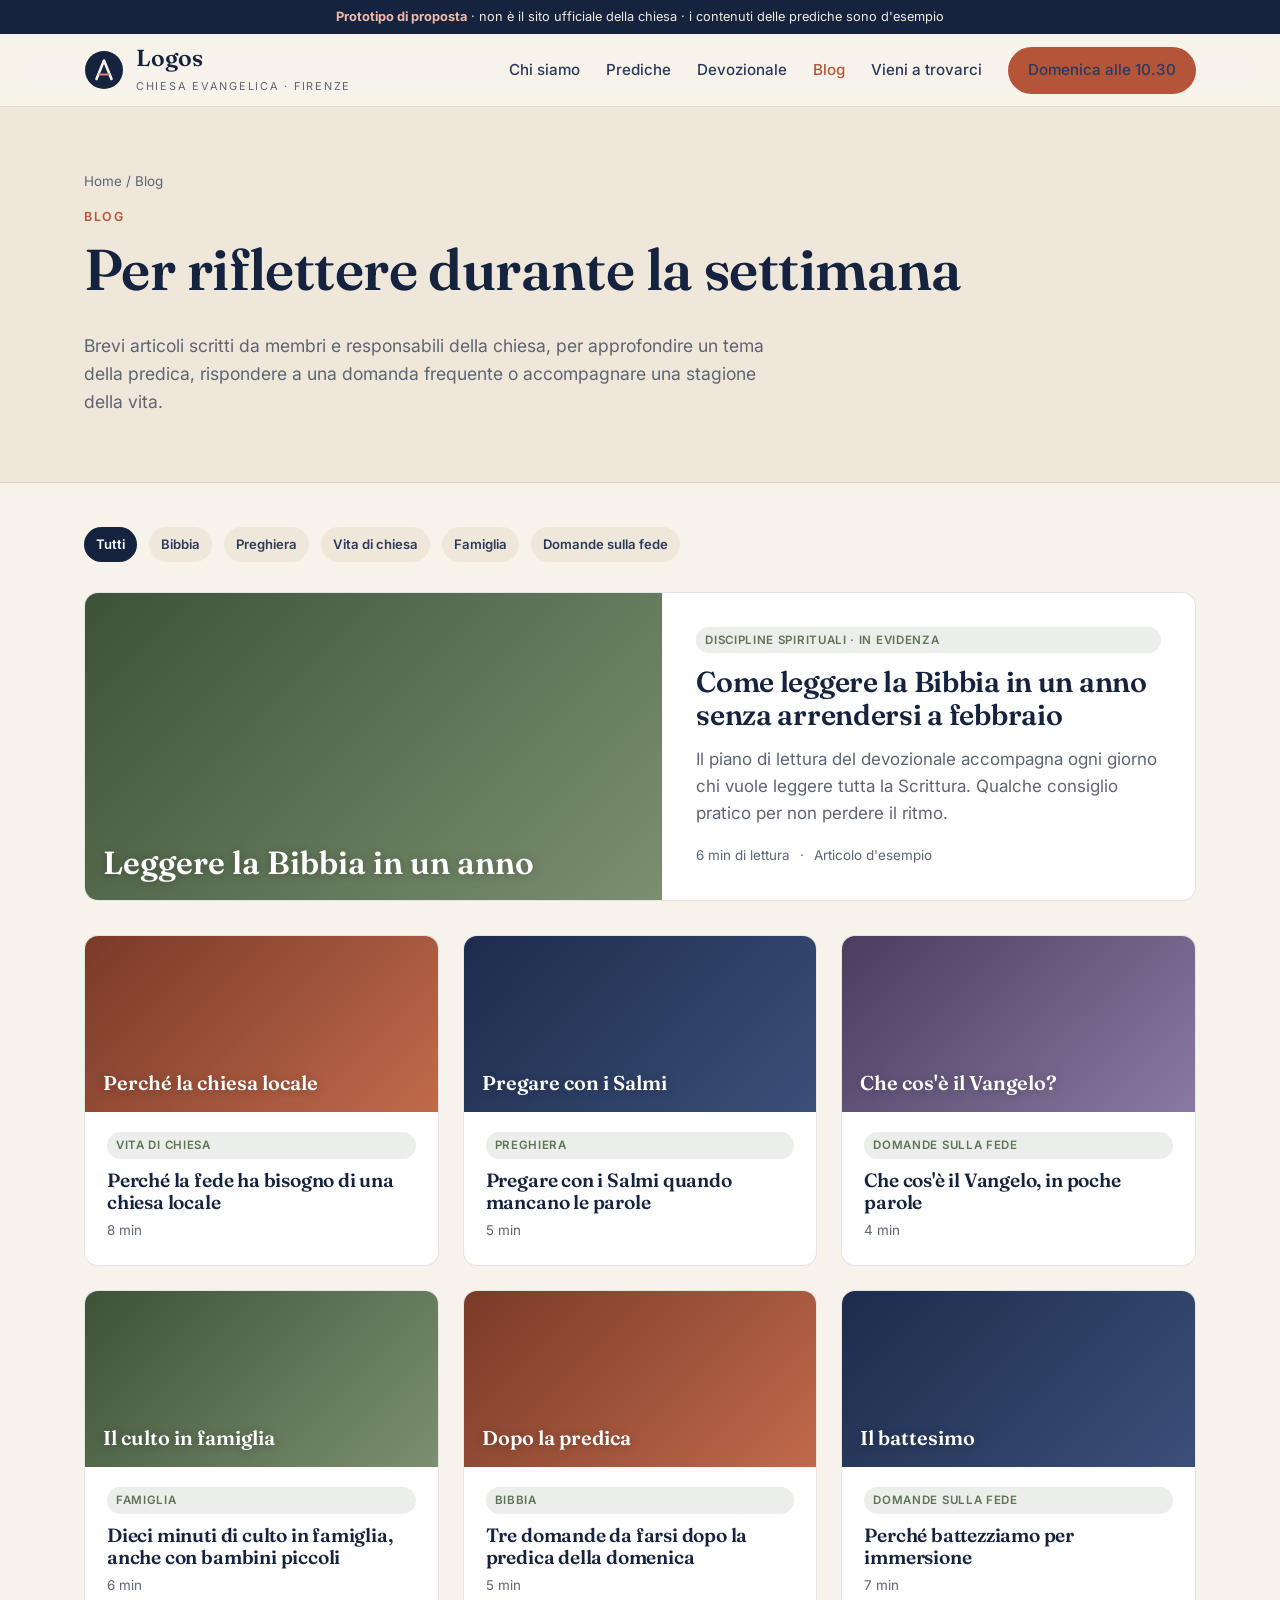
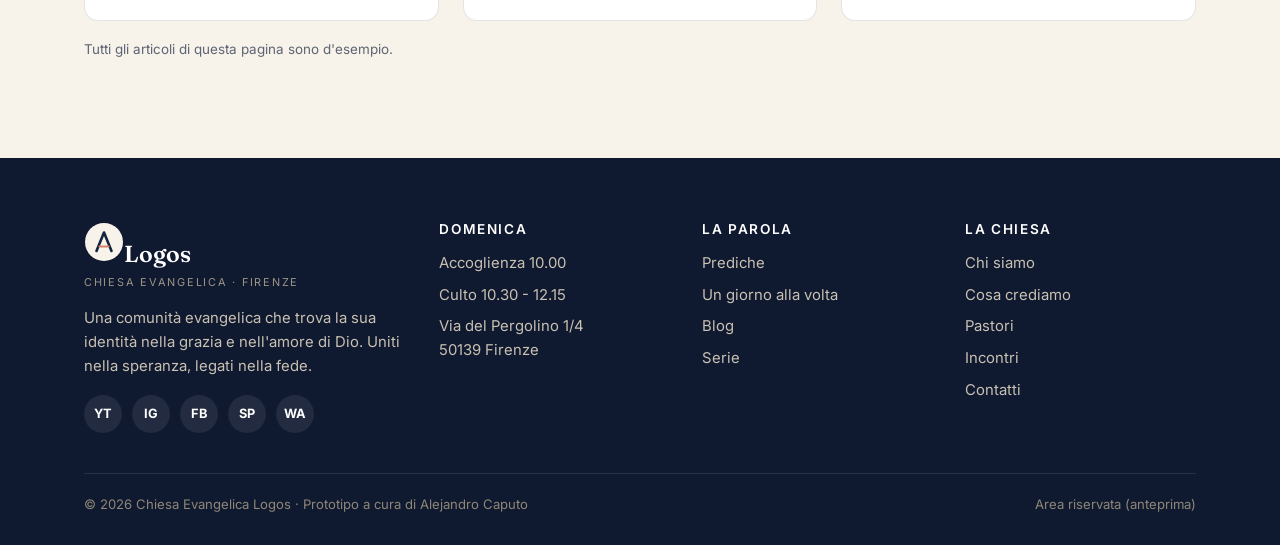
==== blog.html @ 2c14f899 "Prototipo sito Chiesa Evangelica Logos Co-Authored-By: Claude Opus 5.5 <noreply@anthropic.com>" ====
<!doctype html>
<html lang="it">
<head>
<meta charset="utf-8">
<meta name="viewport" content="width=device-width,initial-scale=1">
<meta name="robots" content="noindex,nofollow">
<title>Blog · Chiesa Evangelica Logos Firenze</title>
<meta name="description" content="Articoli della Chiesa Evangelica Logos di Firenze per crescere nella fede durante la settimana: Bibbia, preghiera, vita di chiesa, famiglia.">
<link rel="preconnect" href="https://fonts.googleapis.com"><link rel="preconnect" href="https://fonts.gstatic.com" crossorigin>
<link href="https://fonts.googleapis.com/css2?family=Fraunces:opsz,wght@9..144,500;9..144,600&family=Inter:wght@400;500;600;700&display=swap" rel="stylesheet">
<link rel="stylesheet" href="assets/style.css">
</head>
<body data-page="blog">

<div class="phead"><div class="wrap">
  <div class="crumbs"><a href="index.html">Home</a> / Blog</div>
  <span class="eyebrow">Blog</span>
  <h1>Per riflettere durante la settimana</h1>
  <p>Brevi articoli scritti da membri e responsabili della chiesa, per approfondire un tema della predica, rispondere a una domanda frequente o accompagnare una stagione della vita.</p>
</div></div>

<section style="padding-top:44px">
  <div class="wrap">
    <div class="filters"><span class="chip" style="background:var(--ink);color:#fff">Tutti</span><span class="chip">Bibbia</span><span class="chip">Preghiera</span><span class="chip">Vita di chiesa</span><span class="chip">Famiglia</span><span class="chip">Domande sulla fede</span></div>

    <a class="card" href="#" style="flex-direction:row;margin-bottom:34px">
      <div class="thumb t3" style="width:52%;aspect-ratio:auto;min-height:300px"><span class="ttl" style="font-size:2rem">Leggere la Bibbia in un anno</span></div>
      <div class="body" style="padding:34px;justify-content:center"><span class="tag">Discipline spirituali · In evidenza</span><h2 style="font-size:1.8rem;margin-top:12px">Come leggere la Bibbia in un anno senza arrendersi a febbraio</h2><p class="muted">Il piano di lettura del devozionale accompagna ogni giorno chi vuole leggere tutta la Scrittura. Qualche consiglio pratico per non perdere il ritmo.</p><span class="meta"><span>6 min di lettura</span><span>·</span><span>Articolo d'esempio</span></span></div>
    </a>

    <div class="grid g3">
      <a class="card" href="#"><div class="thumb t2" style="aspect-ratio:16/8"><span class="ttl">Perché la chiesa locale</span></div><div class="body"><span class="tag">Vita di chiesa</span><h3 style="margin-top:10px">Perché la fede ha bisogno di una chiesa locale</h3><span class="meta"><span>8 min</span></span></div></a>
      <a class="card" href="#"><div class="thumb" style="aspect-ratio:16/8"><span class="ttl">Pregare con i Salmi</span></div><div class="body"><span class="tag">Preghiera</span><h3 style="margin-top:10px">Pregare con i Salmi quando mancano le parole</h3><span class="meta"><span>5 min</span></span></div></a>
      <a class="card" href="#"><div class="thumb t4" style="aspect-ratio:16/8"><span class="ttl">Che cos'è il Vangelo?</span></div><div class="body"><span class="tag">Domande sulla fede</span><h3 style="margin-top:10px">Che cos'è il Vangelo, in poche parole</h3><span class="meta"><span>4 min</span></span></div></a>
      <a class="card" href="#"><div class="thumb t3" style="aspect-ratio:16/8"><span class="ttl">Il culto in famiglia</span></div><div class="body"><span class="tag">Famiglia</span><h3 style="margin-top:10px">Dieci minuti di culto in famiglia, anche con bambini piccoli</h3><span class="meta"><span>6 min</span></span></div></a>
      <a class="card" href="#"><div class="thumb t2" style="aspect-ratio:16/8"><span class="ttl">Dopo la predica</span></div><div class="body"><span class="tag">Bibbia</span><h3 style="margin-top:10px">Tre domande da farsi dopo la predica della domenica</h3><span class="meta"><span>5 min</span></span></div></a>
      <a class="card" href="#"><div class="thumb" style="aspect-ratio:16/8"><span class="ttl">Il battesimo</span></div><div class="body"><span class="tag">Domande sulla fede</span><h3 style="margin-top:10px">Perché battezziamo per immersione</h3><span class="meta"><span>7 min</span></span></div></a>
    </div>
    <p class="meta" style="margin-top:18px">Tutti gli articoli di questa pagina sono d'esempio.</p>
  </div>
</section>

<script src="assets/main.js"></script>
</body>
</html>
---- assets/style.css ----
/* Chiesa Evangelica Logos · prototipo di proposta */
:root{
  --ink:#16233F; --ink-2:#2B3A5C; --paper:#F7F3EA; --paper-2:#EFE8DA; --stone:#E2D8C6;
  --terra:#B4553A; --terra-2:#93412B; --sage:#5F7356; --text:#1F2330; --muted:#5E6474;
  --white:#FFFFFF; --line:rgba(22,35,63,.12);
  --serif:"Fraunces", Georgia, serif; --sans:"Inter", system-ui, -apple-system, Segoe UI, sans-serif;
  --r:14px; --max:1160px;
}
*{box-sizing:border-box}
html{scroll-behavior:smooth}
body{margin:0;background:var(--paper);color:var(--text);font-family:var(--sans);font-size:17px;line-height:1.6;-webkit-font-smoothing:antialiased}
img{max-width:100%;display:block}
a{color:inherit}
.wrap{max-width:var(--max);margin:0 auto;padding:0 24px}
h1,h2,h3,h4{font-family:var(--serif);color:var(--ink);line-height:1.15;margin:0 0 .5em;font-weight:600;letter-spacing:-.01em}
h1{font-size:clamp(2.2rem,5vw,3.6rem)}
h2{font-size:clamp(1.7rem,3.2vw,2.4rem)}
h3{font-size:1.3rem}
p{margin:0 0 1em}
.eyebrow{font-family:var(--sans);font-size:.78rem;letter-spacing:.14em;text-transform:uppercase;color:var(--terra);font-weight:600;margin-bottom:.8em;display:block}
.muted{color:var(--muted)}

/* banner prototipo */
.proto{background:var(--ink);color:#F1E9DA;font-size:.8rem;text-align:center;padding:7px 16px}
.proto b{color:#F2B9A6}

/* header */
.site-head{position:sticky;top:0;z-index:20;background:rgba(247,243,234,.92);backdrop-filter:blur(8px);border-bottom:1px solid var(--line)}
.site-head .wrap{display:flex;align-items:center;justify-content:space-between;height:72px;gap:20px}
.brand{display:flex;align-items:center;gap:12px;text-decoration:none}
.brand svg{width:40px;height:40px;flex:none}
.brand .name{font-family:var(--serif);font-size:1.45rem;font-weight:600;color:var(--ink);line-height:1}
.brand .sub{display:block;font-family:var(--sans);font-size:.68rem;letter-spacing:.16em;text-transform:uppercase;color:var(--muted);margin-top:4px}
.nav{display:flex;align-items:center;gap:26px}
.nav a{text-decoration:none;font-size:.95rem;font-weight:500;color:var(--ink-2)}
.nav a:hover,.nav a.on{color:var(--terra)}
.btn{display:inline-flex;align-items:center;gap:8px;background:var(--terra);color:#fff;text-decoration:none;padding:11px 20px;border-radius:999px;font-weight:600;font-size:.95rem;border:0;cursor:pointer;font-family:var(--sans)}
.btn:hover{background:var(--terra-2)}
.btn.ghost{background:transparent;color:var(--ink);box-shadow:inset 0 0 0 1.5px var(--ink)}
.btn.ghost:hover{background:var(--ink);color:#fff}
.btn.light{background:#fff;color:var(--ink)}
.menu-btn{display:none;background:none;border:0;font-size:1.6rem;color:var(--ink);cursor:pointer}

/* hero */
.hero{position:relative;overflow:hidden;background:var(--ink);color:#F4EEE3}
.hero .wrap{position:relative;z-index:2;padding:96px 24px 120px;display:grid;grid-template-columns:1.25fr .9fr;gap:48px;align-items:end}
.hero h1{color:#fff}
.hero p.lead{font-size:1.2rem;color:#DCD3C3;max-width:34em}
.hero .actions{display:flex;gap:12px;flex-wrap:wrap;margin-top:28px}
.hero .btn.ghost{color:#fff;box-shadow:inset 0 0 0 1.5px rgba(255,255,255,.6)}
.hero .btn.ghost:hover{background:#fff;color:var(--ink)}
.hero-art{position:absolute;inset:auto 0 0 0;z-index:1;opacity:.9}
.times{background:rgba(255,255,255,.07);border:1px solid rgba(255,255,255,.14);border-radius:var(--r);padding:24px 26px}
.times h3{color:#fff;font-size:1.1rem;margin-bottom:14px}
.times dl{display:grid;grid-template-columns:auto 1fr;gap:8px 18px;margin:0;font-size:.96rem}
.times dt{color:#F2B9A6;font-weight:600}
.times dd{margin:0;color:#E9E1D2}

/* sections */
section{padding:84px 0}
.sec-head{display:flex;justify-content:space-between;align-items:end;gap:20px;margin-bottom:34px;flex-wrap:wrap}
.sec-head p{max-width:36em;margin:0}
.link-more{color:var(--terra);font-weight:600;text-decoration:none;white-space:nowrap}
.alt{background:var(--paper-2)}
.dark{background:var(--ink);color:#EAE2D3}
.dark h2,.dark h3{color:#fff}

.grid{display:grid;gap:24px}
.g3{grid-template-columns:repeat(3,1fr)}
.g2{grid-template-columns:repeat(2,1fr)}
.g4{grid-template-columns:repeat(4,1fr)}
.card{background:var(--white);border-radius:var(--r);border:1px solid var(--line);overflow:hidden;display:flex;flex-direction:column;text-decoration:none;transition:transform .15s, box-shadow .15s}
a.card:hover{transform:translateY(-3px);box-shadow:0 14px 30px -18px rgba(22,35,63,.45)}
.card .body{padding:20px 22px 24px;flex:1;display:flex;flex-direction:column}
.card h3{font-size:1.2rem;margin-bottom:.35em}
.meta{font-size:.84rem;color:var(--muted);display:flex;gap:10px;flex-wrap:wrap}
.tag{display:inline-block;font-size:.72rem;font-weight:600;letter-spacing:.06em;text-transform:uppercase;color:var(--sage);background:rgba(95,115,86,.12);padding:4px 9px;border-radius:999px}
.tag.terra{color:var(--terra);background:rgba(180,85,58,.12)}

/* thumbnails */
.thumb{aspect-ratio:16/9;position:relative;display:flex;align-items:flex-end;padding:18px;color:#fff;background:linear-gradient(135deg,#1d2c4d,#3b4f78)}
.thumb.t2{background:linear-gradient(135deg,#7a3a28,#c06a4c)}
.thumb.t3{background:linear-gradient(135deg,#3e5238,#7c9070)}
.thumb.t4{background:linear-gradient(135deg,#4a3d5e,#8a7aa3)}
.thumb .ttl{font-family:var(--serif);font-size:1.25rem;font-weight:600;line-height:1.15;max-width:80%;text-shadow:0 1px 8px rgba(0,0,0,.25)}
.thumb .play{position:absolute;top:50%;left:50%;transform:translate(-50%,-50%);width:58px;height:58px;border-radius:50%;background:rgba(255,255,255,.92);display:grid;place-items:center}
.thumb .play::after{content:"";border-left:16px solid var(--ink);border-top:10px solid transparent;border-bottom:10px solid transparent;margin-left:4px}
.thumb .dur{position:absolute;top:12px;right:12px;background:rgba(0,0,0,.55);font-size:.75rem;padding:3px 8px;border-radius:6px}
.thumb .lam{position:absolute;top:14px;left:16px;font-family:var(--serif);font-size:.8rem;letter-spacing:.18em;text-transform:uppercase;opacity:.85}
.big .thumb .ttl{font-size:2rem}

/* devotional card */
.dev{display:grid;grid-template-columns:1fr 1.1fr;border-radius:20px;overflow:hidden;background:#fff;border:1px solid var(--line)}
.dev .cover{background:linear-gradient(160deg,#cdd6dd 0%,#e9e2d6 55%,#e3c9b9 100%);padding:40px;display:flex;flex-direction:column;justify-content:space-between;min-height:360px}
.dev .cover .day{align-self:flex-start;border:1.5px solid var(--ink);border-radius:999px;padding:3px 12px;font-size:.8rem;font-weight:600;color:var(--ink)}
.dev .cover blockquote{font-family:var(--serif);font-size:1.5rem;color:var(--ink);margin:0;line-height:1.3}
.dev .cover cite{display:block;font-style:normal;font-size:.9rem;color:var(--muted);margin-top:12px;font-family:var(--sans)}
.dev .txt{padding:40px}
.player{display:flex;align-items:center;gap:14px;background:var(--paper);border-radius:12px;padding:12px 16px;margin:18px 0}
.player .pbtn{width:42px;height:42px;border-radius:50%;background:var(--ink);display:grid;place-items:center;flex:none}
.player .pbtn::after{content:"";border-left:12px solid #fff;border-top:7px solid transparent;border-bottom:7px solid transparent;margin-left:3px}
.player .bar{flex:1;height:4px;background:var(--stone);border-radius:4px;position:relative}
.player .bar::before{content:"";position:absolute;left:0;top:0;bottom:0;width:28%;background:var(--terra);border-radius:4px}
.player .time{font-size:.8rem;color:var(--muted);font-variant-numeric:tabular-nums}
.platforms{display:flex;gap:8px;flex-wrap:wrap}
.chip{display:inline-flex;align-items:center;gap:6px;font-size:.82rem;font-weight:600;padding:7px 12px;border-radius:999px;background:var(--paper-2);color:var(--ink-2);text-decoration:none}
.chip:hover{background:var(--stone)}
.chip.wa{background:#E3F4E6;color:#1B6B32}

/* new here */
.step{background:#fff;border-radius:var(--r);padding:28px;border:1px solid var(--line)}
.step .n{font-family:var(--serif);font-size:2.4rem;color:var(--terra);line-height:1}
.step h3{margin-top:10px}

/* quote band */
.band{padding:70px 0;text-align:center}
.band blockquote{font-family:var(--serif);font-size:clamp(1.4rem,3vw,2.1rem);color:#fff;max-width:28em;margin:0 auto;line-height:1.3}
.band cite{display:block;margin-top:16px;font-style:normal;color:#F2B9A6;font-size:.95rem}

/* page header */
.phead{background:var(--paper-2);padding:64px 0 48px;border-bottom:1px solid var(--line)}
.phead p{max-width:40em;font-size:1.1rem;color:var(--muted)}
.crumbs{font-size:.84rem;color:var(--muted);margin-bottom:14px}
.crumbs a{text-decoration:none;color:var(--muted)}

/* filters */
.filters{display:flex;gap:12px;flex-wrap:wrap;margin-bottom:30px;align-items:center}
.filters select,.filters input{font-family:var(--sans);font-size:.92rem;padding:10px 14px;border-radius:10px;border:1px solid var(--line);background:#fff;color:var(--text)}
.filters input{flex:1;min-width:200px}

/* sermon page */
.sermon{display:grid;grid-template-columns:1fr 330px;gap:40px;align-items:start}
.video{border-radius:16px;overflow:hidden}
.video .thumb{aspect-ratio:16/9}
.side{background:#fff;border:1px solid var(--line);border-radius:var(--r);padding:22px;position:sticky;top:96px}
.side ol{list-style:none;margin:0;padding:0}
.side li a{display:flex;gap:12px;padding:10px 8px;border-radius:10px;text-decoration:none;font-size:.92rem}
.side li a:hover{background:var(--paper)}
.side li .num{font-family:var(--serif);color:var(--muted);min-width:22px}
.side li.on a{background:var(--paper-2);font-weight:600}
.transcript{background:#fff;border:1px solid var(--line);border-radius:var(--r);padding:26px 30px;margin-top:26px}
.transcript p{font-size:1rem}
.transcript .ts{font-size:.78rem;color:var(--terra);font-weight:600;font-variant-numeric:tabular-nums;margin-right:8px}
.prevnext{display:flex;justify-content:space-between;gap:16px;margin-top:26px}
.prevnext a{flex:1;background:#fff;border:1px solid var(--line);border-radius:12px;padding:14px 18px;text-decoration:none;font-size:.92rem}
.prevnext a span{display:block;font-size:.75rem;color:var(--muted);text-transform:uppercase;letter-spacing:.08em}

/* article */
.article{max-width:740px;margin:0 auto}
.article h2{font-size:1.6rem;margin-top:1.6em}
.article h3{margin-top:1.4em}
.article p,.article li{font-size:1.08rem}
.article .verse{background:#fff;border-left:4px solid var(--terra);padding:18px 22px;border-radius:0 12px 12px 0;font-family:var(--serif);font-size:1.25rem;color:var(--ink)}
.article .verse cite{display:block;font-family:var(--sans);font-size:.88rem;color:var(--muted);font-style:normal;margin-top:8px}
.share{display:flex;gap:8px;flex-wrap:wrap;margin:28px 0;padding:20px 0;border-top:1px solid var(--line);border-bottom:1px solid var(--line);align-items:center}
.readings{background:var(--paper-2);border-radius:12px;padding:18px 22px;margin:24px 0}

/* info */
.info-list{display:grid;gap:16px}
.info{display:flex;gap:16px;align-items:flex-start;background:#fff;border:1px solid var(--line);border-radius:12px;padding:18px 20px}
.info .ic{width:40px;height:40px;border-radius:10px;background:var(--paper-2);display:grid;place-items:center;flex:none;font-size:1.2rem}
.info h4{font-family:var(--sans);font-size:1rem;margin:0 0 2px}
.info p{margin:0;font-size:.95rem;color:var(--muted)}
.map{border-radius:var(--r);background:linear-gradient(135deg,#dfe5da,#efe7d7);min-height:320px;position:relative;border:1px solid var(--line);overflow:hidden}
.map .pin{position:absolute;top:46%;left:52%;transform:translate(-50%,-100%);background:var(--terra);color:#fff;padding:8px 14px;border-radius:10px;font-size:.85rem;font-weight:600;white-space:nowrap}
.map .pin::after{content:"";position:absolute;left:50%;bottom:-8px;transform:translateX(-50%);border:8px solid transparent;border-top-color:var(--terra);border-bottom:0}

/* newsletter */
.join{display:grid;grid-template-columns:1.2fr 1fr;gap:40px;align-items:center}
.join form{display:flex;gap:10px;flex-wrap:wrap}
.join input{flex:1;min-width:220px;padding:13px 16px;border-radius:999px;border:0;font-size:1rem;font-family:var(--sans)}

/* footer */
.foot{background:#0F1930;color:#C9C1B2;padding:64px 0 30px;font-size:.93rem}
.foot .cols{display:grid;grid-template-columns:1.4fr 1fr 1fr 1fr;gap:32px}
.foot h4{font-family:var(--sans);color:#fff;font-size:.85rem;letter-spacing:.12em;text-transform:uppercase;margin-bottom:14px}
.foot a{text-decoration:none;color:#C9C1B2;display:block;margin-bottom:8px}
.foot a:hover{color:#fff}
.foot .brand .name{color:#fff}
.foot .brand .sub{color:#9C9586}
.foot .legal{border-top:1px solid rgba(255,255,255,.1);margin-top:40px;padding-top:20px;display:flex;justify-content:space-between;flex-wrap:wrap;gap:10px;font-size:.82rem;color:#8E8778}
.social{display:flex;gap:10px;margin-top:16px}
.social a{width:38px;height:38px;border-radius:50%;background:rgba(255,255,255,.08);display:grid;place-items:center;margin:0;font-size:.8rem;font-weight:700;color:#fff}

/* dashboard */
.dash{display:grid;grid-template-columns:240px 1fr;min-height:100vh;background:#F5F6F8;font-family:var(--sans)}
.dash aside{background:#fff;border-right:1px solid #E5E7EB;padding:20px 14px}
.dash aside .brand{padding:0 8px 18px}
.dash aside .grp{font-size:.7rem;letter-spacing:.12em;text-transform:uppercase;color:#9CA3AF;margin:18px 10px 8px}
.dash aside a{display:flex;gap:10px;align-items:center;padding:9px 12px;border-radius:9px;text-decoration:none;font-size:.92rem;color:#374151}
.dash aside a.on{background:var(--ink);color:#fff}
.dash main{padding:28px 34px}
.dash h1{font-family:var(--sans);font-size:1.6rem;font-weight:700;color:#111827}
.panel{background:#fff;border:1px solid #E5E7EB;border-radius:14px;padding:22px 24px;margin-bottom:22px}
.panel h2{font-family:var(--sans);font-size:1.05rem;font-weight:700;color:#111827;margin-bottom:4px}
.dgrid{display:grid;grid-template-columns:1.3fr 1fr;gap:22px}
.field{margin-bottom:14px}
.field label{display:block;font-size:.82rem;font-weight:600;color:#374151;margin-bottom:6px}
.field .in{border:1px solid #E5E7EB;border-radius:9px;padding:10px 12px;font-size:.92rem;color:#111827;background:#fff}
.field .in.ph{color:#9CA3AF}
.drop{border:2px dashed #D1D5DB;border-radius:12px;padding:26px;text-align:center;color:#6B7280;font-size:.92rem;background:#FAFAFB}
.dest{display:grid;grid-template-columns:1fr 1fr;gap:10px}
.dest div{border:1.5px solid #E5E7EB;border-radius:11px;padding:11px 13px;font-size:.88rem}
.dest div.sel{border-color:var(--ink);background:#F3F4F6}
.dest b{display:block;font-size:.92rem;color:#111827}
.dest span{color:#6B7280;font-size:.8rem}
.pipe{list-style:none;margin:0;padding:0}
.pipe li{display:flex;gap:12px;align-items:center;padding:10px 0;border-bottom:1px solid #F1F2F4;font-size:.9rem}
.dot{width:22px;height:22px;border-radius:50%;display:grid;place-items:center;font-size:.72rem;color:#fff;flex:none}
.dot.ok{background:#16A34A}.dot.run{background:#F59E0B}.dot.wait{background:#D1D5DB}
.tbl{width:100%;border-collapse:collapse;font-size:.88rem}
.tbl th{text-align:left;font-size:.75rem;color:#6B7280;font-weight:600;padding:8px 10px;border-bottom:1px solid #E5E7EB}
.tbl td{padding:12px 10px;border-bottom:1px solid #F1F2F4;color:#111827}
.pill{display:inline-block;font-size:.72rem;font-weight:600;padding:3px 9px;border-radius:999px;margin:2px 4px 2px 0}
.pill.g{background:#DCFCE7;color:#166534}.pill.y{background:#FEF3C7;color:#92400E}.pill.n{background:#F3F4F6;color:#6B7280}
.dbtn{display:inline-block;background:#111827;color:#fff;border-radius:10px;padding:11px 18px;font-weight:600;font-size:.92rem;text-decoration:none}

/* responsive */
@media (max-width:960px){
  .nav{display:none;position:absolute;top:72px;left:0;right:0;background:var(--paper);flex-direction:column;align-items:flex-start;padding:18px 24px;border-bottom:1px solid var(--line);gap:14px}
  .nav.open{display:flex}
  .menu-btn{display:block}
  .hero .wrap{grid-template-columns:1fr;padding:64px 24px 110px}
  .g3,.g4{grid-template-columns:1fr 1fr}
  .dev{grid-template-columns:1fr}
  .sermon{grid-template-columns:1fr}
  .side{position:static}
  .join{grid-template-columns:1fr}
  .foot .cols{grid-template-columns:1fr 1fr}
  .dash{grid-template-columns:1fr}
  .dash aside{display:none}
  .dgrid{grid-template-columns:1fr}
}
@media (max-width:620px){
  body{font-size:16px}
  .wrap{padding:0 16px}
  section{padding:60px 0}
  .g2,.g3,.g4{grid-template-columns:1fr}
  .dev .cover,.dev .txt{padding:28px}
  .foot .cols{grid-template-columns:1fr}
  .dest{grid-template-columns:1fr}
  .dash main{padding:20px 16px}
  .tbl{font-size:.8rem}
}
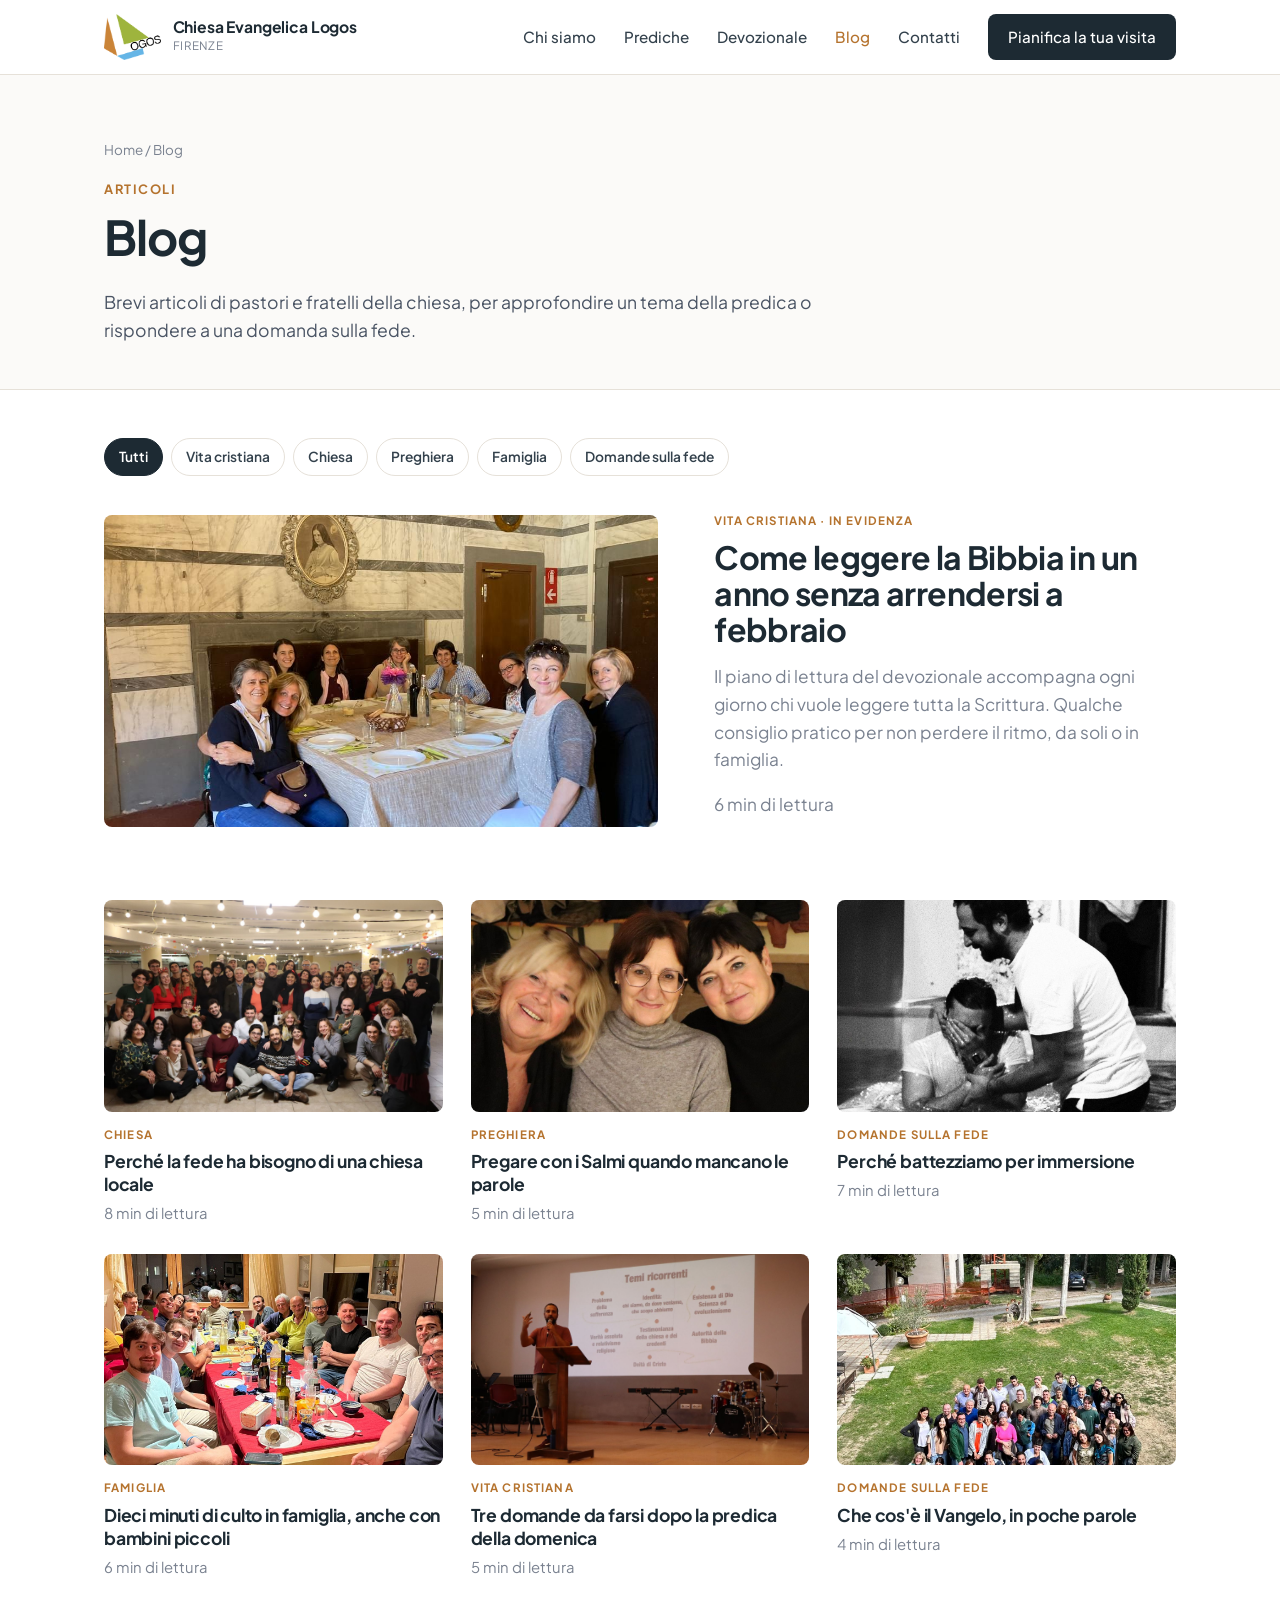
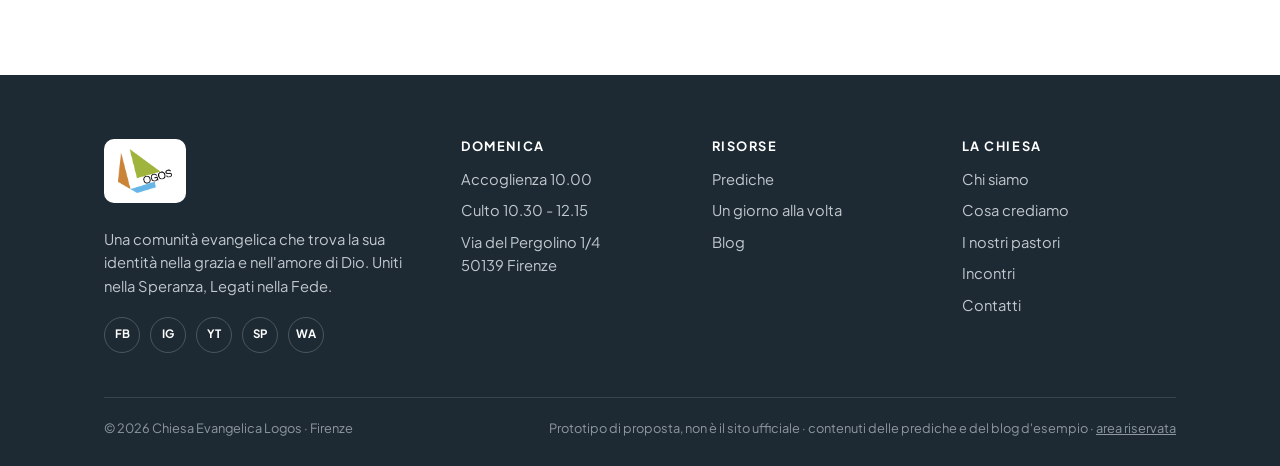
==== commit 157ee570: "Nuova versione sobria con logo e foto della chiesa Co-Authored-By: Claude Opus 5.5 <noreply@anthropi" ====
--- a/blog.html
+++ b/blog.html
@@ -6,37 +6,37 @@
 <meta name="robots" content="noindex,nofollow">
 <title>Blog · Chiesa Evangelica Logos Firenze</title>
 <meta name="description" content="Articoli della Chiesa Evangelica Logos di Firenze per crescere nella fede durante la settimana: Bibbia, preghiera, vita di chiesa, famiglia.">
+<link rel="icon" href="assets/img/logo.png">
 <link rel="preconnect" href="https://fonts.googleapis.com"><link rel="preconnect" href="https://fonts.gstatic.com" crossorigin>
-<link href="https://fonts.googleapis.com/css2?family=Fraunces:opsz,wght@9..144,500;9..144,600&family=Inter:wght@400;500;600;700&display=swap" rel="stylesheet">
+<link href="https://fonts.googleapis.com/css2?family=Plus+Jakarta+Sans:wght@400;500;600;700;800&display=swap" rel="stylesheet">
 <link rel="stylesheet" href="assets/style.css">
 </head>
 <body data-page="blog">
 
 <div class="phead"><div class="wrap">
   <div class="crumbs"><a href="index.html">Home</a> / Blog</div>
-  <span class="eyebrow">Blog</span>
-  <h1>Per riflettere durante la settimana</h1>
-  <p>Brevi articoli scritti da membri e responsabili della chiesa, per approfondire un tema della predica, rispondere a una domanda frequente o accompagnare una stagione della vita.</p>
+  <span class="eyebrow">Articoli</span>
+  <h1>Blog</h1>
+  <p>Brevi articoli di pastori e fratelli della chiesa, per approfondire un tema della predica o rispondere a una domanda sulla fede.</p>
 </div></div>
 
-<section style="padding-top:44px">
+<section class="sec" style="padding-top:48px">
   <div class="wrap">
-    <div class="filters"><span class="chip" style="background:var(--ink);color:#fff">Tutti</span><span class="chip">Bibbia</span><span class="chip">Preghiera</span><span class="chip">Vita di chiesa</span><span class="chip">Famiglia</span><span class="chip">Domande sulla fede</span></div>
+    <div class="chips"><span class="on">Tutti</span><span>Vita cristiana</span><span>Chiesa</span><span>Preghiera</span><span>Famiglia</span><span>Domande sulla fede</span></div>
 
-    <a class="card" href="#" style="flex-direction:row;margin-bottom:34px">
-      <div class="thumb t3" style="width:52%;aspect-ratio:auto;min-height:300px"><span class="ttl" style="font-size:2rem">Leggere la Bibbia in un anno</span></div>
-      <div class="body" style="padding:34px;justify-content:center"><span class="tag">Discipline spirituali · In evidenza</span><h2 style="font-size:1.8rem;margin-top:12px">Come leggere la Bibbia in un anno senza arrendersi a febbraio</h2><p class="muted">Il piano di lettura del devozionale accompagna ogni giorno chi vuole leggere tutta la Scrittura. Qualche consiglio pratico per non perdere il ritmo.</p><span class="meta"><span>6 min di lettura</span><span>·</span><span>Articolo d'esempio</span></span></div>
+    <a class="split" href="#" style="align-items:center;margin-bottom:64px;grid-template-columns:1.2fr 1fr">
+      <div class="card"><div class="ph" style="aspect-ratio:16/9"><img src="assets/img/donne-cena.jpg" alt=""></div></div>
+      <div><span class="tag">Vita cristiana · In evidenza</span><h2 style="margin-top:4px">Come leggere la Bibbia in un anno senza arrendersi a febbraio</h2><p class="muted">Il piano di lettura del devozionale accompagna ogni giorno chi vuole leggere tutta la Scrittura. Qualche consiglio pratico per non perdere il ritmo, da soli o in famiglia.</p><p class="meta">6 min di lettura</p></div>
     </a>
 
     <div class="grid g3">
-      <a class="card" href="#"><div class="thumb t2" style="aspect-ratio:16/8"><span class="ttl">Perché la chiesa locale</span></div><div class="body"><span class="tag">Vita di chiesa</span><h3 style="margin-top:10px">Perché la fede ha bisogno di una chiesa locale</h3><span class="meta"><span>8 min</span></span></div></a>
-      <a class="card" href="#"><div class="thumb" style="aspect-ratio:16/8"><span class="ttl">Pregare con i Salmi</span></div><div class="body"><span class="tag">Preghiera</span><h3 style="margin-top:10px">Pregare con i Salmi quando mancano le parole</h3><span class="meta"><span>5 min</span></span></div></a>
-      <a class="card" href="#"><div class="thumb t4" style="aspect-ratio:16/8"><span class="ttl">Che cos'è il Vangelo?</span></div><div class="body"><span class="tag">Domande sulla fede</span><h3 style="margin-top:10px">Che cos'è il Vangelo, in poche parole</h3><span class="meta"><span>4 min</span></span></div></a>
-      <a class="card" href="#"><div class="thumb t3" style="aspect-ratio:16/8"><span class="ttl">Il culto in famiglia</span></div><div class="body"><span class="tag">Famiglia</span><h3 style="margin-top:10px">Dieci minuti di culto in famiglia, anche con bambini piccoli</h3><span class="meta"><span>6 min</span></span></div></a>
-      <a class="card" href="#"><div class="thumb t2" style="aspect-ratio:16/8"><span class="ttl">Dopo la predica</span></div><div class="body"><span class="tag">Bibbia</span><h3 style="margin-top:10px">Tre domande da farsi dopo la predica della domenica</h3><span class="meta"><span>5 min</span></span></div></a>
-      <a class="card" href="#"><div class="thumb" style="aspect-ratio:16/8"><span class="ttl">Il battesimo</span></div><div class="body"><span class="tag">Domande sulla fede</span><h3 style="margin-top:10px">Perché battezziamo per immersione</h3><span class="meta"><span>7 min</span></span></div></a>
+      <a class="card" href="#"><div class="ph"><img src="assets/img/comunita.jpg" alt=""></div><span class="tag" style="margin-top:14px">Chiesa</span><h3 style="margin-top:0">Perché la fede ha bisogno di una chiesa locale</h3><p class="meta">8 min di lettura</p></a>
+      <a class="card" href="#"><div class="ph"><img src="assets/img/sorelle.jpg" alt=""></div><span class="tag" style="margin-top:14px">Preghiera</span><h3 style="margin-top:0">Pregare con i Salmi quando mancano le parole</h3><p class="meta">5 min di lettura</p></a>
+      <a class="card" href="#"><div class="ph"><img src="assets/img/battesimo.jpg" alt=""></div><span class="tag" style="margin-top:14px">Domande sulla fede</span><h3 style="margin-top:0">Perché battezziamo per immersione</h3><p class="meta">7 min di lettura</p></a>
+      <a class="card" href="#"><div class="ph"><img src="assets/img/cena.jpg" alt=""></div><span class="tag" style="margin-top:14px">Famiglia</span><h3 style="margin-top:0">Dieci minuti di culto in famiglia, anche con bambini piccoli</h3><p class="meta">6 min di lettura</p></a>
+      <a class="card" href="#"><div class="ph"><img src="assets/img/pulpito.jpg" alt="" style="object-position:65% center"></div><span class="tag" style="margin-top:14px">Vita cristiana</span><h3 style="margin-top:0">Tre domande da farsi dopo la predica della domenica</h3><p class="meta">5 min di lettura</p></a>
+      <a class="card" href="#"><div class="ph"><img src="assets/img/ritiro2.jpg" alt="" style="object-position:center 70%"></div><span class="tag" style="margin-top:14px">Domande sulla fede</span><h3 style="margin-top:0">Che cos'è il Vangelo, in poche parole</h3><p class="meta">4 min di lettura</p></a>
     </div>
-    <p class="meta" style="margin-top:18px">Tutti gli articoli di questa pagina sono d'esempio.</p>
   </div>
 </section>
 
--- a/assets/style.css
+++ b/assets/style.css
@@ -1,206 +1,255 @@
-/* Chiesa Evangelica Logos · prototipo di proposta */
+/* Chiesa Evangelica Logos · Firenze */
 :root{
-  --ink:#16233F; --ink-2:#2B3A5C; --paper:#F7F3EA; --paper-2:#EFE8DA; --stone:#E2D8C6;
-  --terra:#B4553A; --terra-2:#93412B; --sage:#5F7356; --text:#1F2330; --muted:#5E6474;
-  --white:#FFFFFF; --line:rgba(22,35,63,.12);
-  --serif:"Fraunces", Georgia, serif; --sans:"Inter", system-ui, -apple-system, Segoe UI, sans-serif;
-  --r:14px; --max:1160px;
+  --ink:#1D2A33; --ink-2:#33414C; --text:#4A5464; --muted:#7A8290;
+  --accent:#B5732E; --accent-2:#9A5F22; --green:#7F9632; --blue:#3E8FC2;
+  --sand:#F6F2EC; --sand-2:#EEE7DD; --line:#E6E1D9; --white:#fff;
+  --font:"Plus Jakarta Sans", system-ui, -apple-system, "Segoe UI", sans-serif;
+  --max:1120px; --r:10px;
 }
 *{box-sizing:border-box}
 html{scroll-behavior:smooth}
-body{margin:0;background:var(--paper);color:var(--text);font-family:var(--sans);font-size:17px;line-height:1.6;-webkit-font-smoothing:antialiased}
+body{margin:0;background:#fff;color:var(--text);font-family:var(--font);font-size:16px;line-height:1.6;-webkit-font-smoothing:antialiased}
 img{max-width:100%;display:block}
-a{color:inherit}
+a{color:inherit;text-decoration:none}
 .wrap{max-width:var(--max);margin:0 auto;padding:0 24px}
-h1,h2,h3,h4{font-family:var(--serif);color:var(--ink);line-height:1.15;margin:0 0 .5em;font-weight:600;letter-spacing:-.01em}
-h1{font-size:clamp(2.2rem,5vw,3.6rem)}
-h2{font-size:clamp(1.7rem,3.2vw,2.4rem)}
-h3{font-size:1.3rem}
+.narrow{max-width:760px}
+h1,h2,h3,h4{color:var(--ink);font-weight:700;line-height:1.12;margin:0 0 .5em;letter-spacing:-.02em}
+h1{font-size:clamp(2.4rem,5.6vw,4.1rem)}
+h2{font-size:clamp(1.6rem,3vw,2rem)}
+h3{font-size:1.08rem;letter-spacing:-.01em;line-height:1.3}
 p{margin:0 0 1em}
-.eyebrow{font-family:var(--sans);font-size:.78rem;letter-spacing:.14em;text-transform:uppercase;color:var(--terra);font-weight:600;margin-bottom:.8em;display:block}
+.eyebrow{display:block;font-size:.8rem;font-weight:700;letter-spacing:.12em;text-transform:uppercase;color:var(--accent);margin-bottom:.9em}
 .muted{color:var(--muted)}
-
-/* banner prototipo */
-.proto{background:var(--ink);color:#F1E9DA;font-size:.8rem;text-align:center;padding:7px 16px}
-.proto b{color:#F2B9A6}
+.small{font-size:.88rem}
 
 /* header */
-.site-head{position:sticky;top:0;z-index:20;background:rgba(247,243,234,.92);backdrop-filter:blur(8px);border-bottom:1px solid var(--line)}
-.site-head .wrap{display:flex;align-items:center;justify-content:space-between;height:72px;gap:20px}
-.brand{display:flex;align-items:center;gap:12px;text-decoration:none}
-.brand svg{width:40px;height:40px;flex:none}
-.brand .name{font-family:var(--serif);font-size:1.45rem;font-weight:600;color:var(--ink);line-height:1}
-.brand .sub{display:block;font-family:var(--sans);font-size:.68rem;letter-spacing:.16em;text-transform:uppercase;color:var(--muted);margin-top:4px}
-.nav{display:flex;align-items:center;gap:26px}
-.nav a{text-decoration:none;font-size:.95rem;font-weight:500;color:var(--ink-2)}
-.nav a:hover,.nav a.on{color:var(--terra)}
-.btn{display:inline-flex;align-items:center;gap:8px;background:var(--terra);color:#fff;text-decoration:none;padding:11px 20px;border-radius:999px;font-weight:600;font-size:.95rem;border:0;cursor:pointer;font-family:var(--sans)}
-.btn:hover{background:var(--terra-2)}
-.btn.ghost{background:transparent;color:var(--ink);box-shadow:inset 0 0 0 1.5px var(--ink)}
-.btn.ghost:hover{background:var(--ink);color:#fff}
-.btn.light{background:#fff;color:var(--ink)}
-.menu-btn{display:none;background:none;border:0;font-size:1.6rem;color:var(--ink);cursor:pointer}
+.head{position:sticky;top:0;z-index:30;background:rgba(255,255,255,.96);backdrop-filter:blur(6px);border-bottom:1px solid var(--line)}
+.head .wrap{display:flex;align-items:center;justify-content:space-between;height:74px;gap:24px}
+.brand{display:flex;align-items:center;gap:12px}
+.brand img{height:46px;width:auto}
+.brand b{display:block;color:var(--ink);font-size:.98rem;line-height:1.1;letter-spacing:-.01em}
+.brand small{display:block;font-size:.72rem;color:var(--muted);letter-spacing:.06em;text-transform:uppercase;margin-top:2px}
+.nav{display:flex;align-items:center;gap:28px}
+.nav a{font-size:.95rem;color:var(--ink-2);font-weight:500}
+.nav a:hover,.nav a.on{color:var(--accent)}
+.btn{display:inline-flex;align-items:center;justify-content:center;gap:8px;background:var(--ink);color:#fff;padding:11px 20px;border-radius:8px;font-weight:600;font-size:.93rem;border:0;cursor:pointer;font-family:var(--font);white-space:nowrap}
+.btn:hover{background:#000}
+.nav a.btn{color:#fff}
+.btn.line{background:#fff;color:var(--ink);box-shadow:inset 0 0 0 1px var(--line)}
+.btn.line:hover{box-shadow:inset 0 0 0 1px var(--ink)}
+.btn.acc{background:var(--accent)}
+.btn.acc:hover{background:var(--accent-2)}
+.menu{display:none;background:none;border:0;font-size:1.5rem;color:var(--ink);cursor:pointer}
 
 /* hero */
-.hero{position:relative;overflow:hidden;background:var(--ink);color:#F4EEE3}
-.hero .wrap{position:relative;z-index:2;padding:96px 24px 120px;display:grid;grid-template-columns:1.25fr .9fr;gap:48px;align-items:end}
-.hero h1{color:#fff}
-.hero p.lead{font-size:1.2rem;color:#DCD3C3;max-width:34em}
-.hero .actions{display:flex;gap:12px;flex-wrap:wrap;margin-top:28px}
-.hero .btn.ghost{color:#fff;box-shadow:inset 0 0 0 1.5px rgba(255,255,255,.6)}
-.hero .btn.ghost:hover{background:#fff;color:var(--ink)}
-.hero-art{position:absolute;inset:auto 0 0 0;z-index:1;opacity:.9}
-.times{background:rgba(255,255,255,.07);border:1px solid rgba(255,255,255,.14);border-radius:var(--r);padding:24px 26px}
-.times h3{color:#fff;font-size:1.1rem;margin-bottom:14px}
-.times dl{display:grid;grid-template-columns:auto 1fr;gap:8px 18px;margin:0;font-size:.96rem}
-.times dt{color:#F2B9A6;font-weight:600}
-.times dd{margin:0;color:#E9E1D2}
+.hero{position:relative;text-align:center;padding:96px 0 72px;background:
+  radial-gradient(60% 70% at 15% 10%, rgba(101,181,230,.16), transparent 70%),
+  radial-gradient(50% 60% at 90% 20%, rgba(202,132,56,.14), transparent 70%),
+  radial-gradient(60% 60% at 60% 100%, rgba(158,180,61,.12), transparent 70%), #FBFAF8;border-bottom:1px solid var(--line)}
+.hero h1{max-width:12em;margin:0 auto .35em}
+.hero p.lead{font-size:1.18rem;max-width:34em;margin:0 auto 30px;color:var(--text)}
+.hero .actions{display:flex;gap:12px;justify-content:center;flex-wrap:wrap}
+.times{display:flex;justify-content:center;gap:56px;flex-wrap:wrap;margin-top:56px;padding-top:30px;border-top:1px solid var(--line);max-width:760px;margin-left:auto;margin-right:auto}
+.times div b{display:block;color:var(--ink);font-size:1rem}
+.times div span{font-size:.9rem;color:var(--muted)}
+.addr{margin-top:22px;font-weight:600;color:var(--ink);font-size:.95rem}
+.pills{display:flex;gap:8px;justify-content:center;margin-top:12px;flex-wrap:wrap}
+.pill{display:inline-flex;align-items:center;gap:6px;font-size:.84rem;font-weight:600;padding:7px 14px;border-radius:999px;background:#fff;border:1px solid var(--line);color:var(--ink-2)}
+.pill:hover{border-color:var(--ink)}
+.pill.wa{color:#1B7A3A;border-color:#CFE8D6;background:#F3FBF5}
 
 /* sections */
-section{padding:84px 0}
-.sec-head{display:flex;justify-content:space-between;align-items:end;gap:20px;margin-bottom:34px;flex-wrap:wrap}
-.sec-head p{max-width:36em;margin:0}
-.link-more{color:var(--terra);font-weight:600;text-decoration:none;white-space:nowrap}
-.alt{background:var(--paper-2)}
-.dark{background:var(--ink);color:#EAE2D3}
-.dark h2,.dark h3{color:#fff}
-
-.grid{display:grid;gap:24px}
+.sec{padding:96px 0}
+.sec.sand{background:var(--sand)}
+.sec.tight{padding:64px 0}
+.split{display:grid;grid-template-columns:1fr 1.25fr;gap:56px;align-items:start}
+.split p{font-size:1.08rem}
+.shead{display:flex;justify-content:space-between;align-items:end;gap:20px;margin-bottom:34px;flex-wrap:wrap}
+.shead h2{margin:0}
+.more{color:var(--ink);font-weight:600;font-size:.93rem;border-bottom:1.5px solid var(--accent);padding-bottom:2px}
+.more:hover{color:var(--accent)}
+
+/* mosaic */
+.mosaic{display:grid;grid-template-columns:2fr 1fr 1fr 1fr;grid-template-rows:200px 200px;gap:10px;margin-top:56px}
+.mosaic img{width:100%;height:100%;object-fit:cover;border-radius:8px}
+.mosaic .a{grid-row:1/3}
+.mosaic .b{grid-column:2/4}
+
+/* start here */
+.start{display:grid;grid-template-columns:repeat(3,1fr);gap:32px}
+.start a{display:block;border-top:1px solid var(--line);padding-top:22px}
+.start h3{font-size:1.15rem}
+.start h3::after{content:" →";color:var(--accent)}
+.start p{font-size:.94rem;color:var(--muted);margin:0}
+
+/* devotional */
+.dev{display:grid;grid-template-columns:340px 1fr;gap:56px;align-items:center}
+.cover{aspect-ratio:1;border-radius:10px;overflow:hidden;position:relative;background:linear-gradient(170deg,#D7E3EC 0%,#EFE9DF 55%,#E8D3C2 100%);padding:28px;display:flex;flex-direction:column;box-shadow:0 18px 40px -24px rgba(29,42,51,.45)}
+.cover .top{display:flex;justify-content:space-between;align-items:center}
+.cover .top b{font-size:.82rem;color:var(--ink);line-height:1.1}
+.cover .top b small{display:block;font-weight:500;font-size:.65rem;color:var(--muted)}
+.cover .day{font-size:.7rem;font-weight:700;border:1.4px solid var(--ink);border-radius:999px;padding:2px 9px;color:var(--ink)}
+.cover .mid{margin-top:auto;margin-bottom:auto}
+.cover .base{font-size:.72rem;color:var(--muted);margin-bottom:6px}
+.cover .t{font-size:1.45rem;font-weight:800;color:#1B3A5B;line-height:1.15;letter-spacing:-.02em}
+.cover .rule{width:34px;height:2px;background:var(--ink);margin:18px 0}
+.cover .q{font-size:.98rem;color:var(--ink-2);line-height:1.45}
+.date{font-size:.88rem;color:var(--muted);margin-bottom:8px}
+.dev blockquote{margin:0 0 18px;font-size:1.06rem;color:var(--ink-2);line-height:1.65}
+.dev blockquote cite{display:block;font-style:normal;font-weight:700;color:var(--ink);margin-top:8px;font-size:.95rem}
+.player{display:flex;align-items:center;gap:14px;background:#fff;border:1px solid var(--line);border-radius:10px;padding:12px 16px;margin:18px 0}
+.player i{width:40px;height:40px;border-radius:50%;background:var(--ink);display:grid;place-items:center;flex:none}
+.player i::after{content:"";border-left:12px solid #fff;border-top:7px solid transparent;border-bottom:7px solid transparent;margin-left:3px}
+.player .bar{flex:1;height:4px;background:var(--sand-2);border-radius:4px;position:relative}
+.player .bar::before{content:"";position:absolute;inset:0 72% 0 0;background:var(--accent);border-radius:4px}
+.player .tm{font-size:.8rem;color:var(--muted);font-variant-numeric:tabular-nums}
+.also{display:flex;gap:8px;align-items:center;flex-wrap:wrap;margin-top:14px;font-size:.84rem;color:var(--muted)}
+
+/* sermons */
+.thumb{position:relative;aspect-ratio:16/9;border-radius:8px;overflow:hidden;background:#222 center/cover no-repeat;display:block}
+.thumb::before{content:"";position:absolute;inset:0;background:linear-gradient(90deg,rgba(15,22,28,.86) 0%,rgba(15,22,28,.55) 48%,rgba(15,22,28,.05) 100%)}
+.thumb .tt{position:absolute;left:6%;top:50%;transform:translateY(-50%);max-width:52%;color:#fff;font-weight:800;font-size:clamp(1rem,2.2vw,1.7rem);line-height:1.08;letter-spacing:-.02em;text-transform:uppercase}
+.thumb .tt small{display:block;font-size:.42em;letter-spacing:.14em;font-weight:700;color:#F0C38E;margin-bottom:.6em}
+.thumb .logo{position:absolute;left:6%;bottom:8%;height:13%;opacity:.95;filter:brightness(0) invert(1)}
+.thumb .du{position:absolute;right:8px;bottom:8px;background:rgba(0,0,0,.75);color:#fff;font-size:.72rem;font-weight:600;padding:2px 6px;border-radius:4px}
+.thumb .pl{position:absolute;right:6%;top:50%;transform:translateY(-50%);width:56px;height:40px;border-radius:12px;background:rgba(220,30,30,.92);display:grid;place-items:center;opacity:.95}
+.thumb .pl::after{content:"";border-left:14px solid #fff;border-top:8px solid transparent;border-bottom:8px solid transparent;margin-left:3px}
+.sm .thumb .tt{display:none}
+.sm .thumb::before{background:linear-gradient(90deg,rgba(15,22,28,.35),rgba(15,22,28,0))}
+.sm .thumb .tt small{display:none}
+.sm .thumb .pl,.sm .thumb .logo{display:none}
+.sermons{display:grid;grid-template-columns:1.45fr 1fr;gap:36px}
+.feat h3{font-size:1.35rem;margin-top:16px}
+.meta{font-size:.88rem;color:var(--muted)}
+.meta b{color:var(--ink-2);font-weight:600}
+.slist{display:grid;gap:18px}
+.srow{display:grid;grid-template-columns:150px 1fr;gap:16px;align-items:center}
+.srow h3{font-size:1rem;margin:0 0 4px}
+.tag{display:inline-block;font-size:.72rem;font-weight:700;letter-spacing:.1em;text-transform:uppercase;color:var(--accent);margin-bottom:6px}
+
+/* cards */
+.grid{display:grid;gap:28px}
+.g2{grid-template-columns:repeat(2,1fr)}
 .g3{grid-template-columns:repeat(3,1fr)}
-.g2{grid-template-columns:repeat(2,1fr)}
 .g4{grid-template-columns:repeat(4,1fr)}
-.card{background:var(--white);border-radius:var(--r);border:1px solid var(--line);overflow:hidden;display:flex;flex-direction:column;text-decoration:none;transition:transform .15s, box-shadow .15s}
-a.card:hover{transform:translateY(-3px);box-shadow:0 14px 30px -18px rgba(22,35,63,.45)}
-.card .body{padding:20px 22px 24px;flex:1;display:flex;flex-direction:column}
-.card h3{font-size:1.2rem;margin-bottom:.35em}
-.meta{font-size:.84rem;color:var(--muted);display:flex;gap:10px;flex-wrap:wrap}
-.tag{display:inline-block;font-size:.72rem;font-weight:600;letter-spacing:.06em;text-transform:uppercase;color:var(--sage);background:rgba(95,115,86,.12);padding:4px 9px;border-radius:999px}
-.tag.terra{color:var(--terra);background:rgba(180,85,58,.12)}
-
-/* thumbnails */
-.thumb{aspect-ratio:16/9;position:relative;display:flex;align-items:flex-end;padding:18px;color:#fff;background:linear-gradient(135deg,#1d2c4d,#3b4f78)}
-.thumb.t2{background:linear-gradient(135deg,#7a3a28,#c06a4c)}
-.thumb.t3{background:linear-gradient(135deg,#3e5238,#7c9070)}
-.thumb.t4{background:linear-gradient(135deg,#4a3d5e,#8a7aa3)}
-.thumb .ttl{font-family:var(--serif);font-size:1.25rem;font-weight:600;line-height:1.15;max-width:80%;text-shadow:0 1px 8px rgba(0,0,0,.25)}
-.thumb .play{position:absolute;top:50%;left:50%;transform:translate(-50%,-50%);width:58px;height:58px;border-radius:50%;background:rgba(255,255,255,.92);display:grid;place-items:center}
-.thumb .play::after{content:"";border-left:16px solid var(--ink);border-top:10px solid transparent;border-bottom:10px solid transparent;margin-left:4px}
-.thumb .dur{position:absolute;top:12px;right:12px;background:rgba(0,0,0,.55);font-size:.75rem;padding:3px 8px;border-radius:6px}
-.thumb .lam{position:absolute;top:14px;left:16px;font-family:var(--serif);font-size:.8rem;letter-spacing:.18em;text-transform:uppercase;opacity:.85}
-.big .thumb .ttl{font-size:2rem}
-
-/* devotional card */
-.dev{display:grid;grid-template-columns:1fr 1.1fr;border-radius:20px;overflow:hidden;background:#fff;border:1px solid var(--line)}
-.dev .cover{background:linear-gradient(160deg,#cdd6dd 0%,#e9e2d6 55%,#e3c9b9 100%);padding:40px;display:flex;flex-direction:column;justify-content:space-between;min-height:360px}
-.dev .cover .day{align-self:flex-start;border:1.5px solid var(--ink);border-radius:999px;padding:3px 12px;font-size:.8rem;font-weight:600;color:var(--ink)}
-.dev .cover blockquote{font-family:var(--serif);font-size:1.5rem;color:var(--ink);margin:0;line-height:1.3}
-.dev .cover cite{display:block;font-style:normal;font-size:.9rem;color:var(--muted);margin-top:12px;font-family:var(--sans)}
-.dev .txt{padding:40px}
-.player{display:flex;align-items:center;gap:14px;background:var(--paper);border-radius:12px;padding:12px 16px;margin:18px 0}
-.player .pbtn{width:42px;height:42px;border-radius:50%;background:var(--ink);display:grid;place-items:center;flex:none}
-.player .pbtn::after{content:"";border-left:12px solid #fff;border-top:7px solid transparent;border-bottom:7px solid transparent;margin-left:3px}
-.player .bar{flex:1;height:4px;background:var(--stone);border-radius:4px;position:relative}
-.player .bar::before{content:"";position:absolute;left:0;top:0;bottom:0;width:28%;background:var(--terra);border-radius:4px}
-.player .time{font-size:.8rem;color:var(--muted);font-variant-numeric:tabular-nums}
-.platforms{display:flex;gap:8px;flex-wrap:wrap}
-.chip{display:inline-flex;align-items:center;gap:6px;font-size:.82rem;font-weight:600;padding:7px 12px;border-radius:999px;background:var(--paper-2);color:var(--ink-2);text-decoration:none}
-.chip:hover{background:var(--stone)}
-.chip.wa{background:#E3F4E6;color:#1B6B32}
-
-/* new here */
-.step{background:#fff;border-radius:var(--r);padding:28px;border:1px solid var(--line)}
-.step .n{font-family:var(--serif);font-size:2.4rem;color:var(--terra);line-height:1}
-.step h3{margin-top:10px}
-
-/* quote band */
-.band{padding:70px 0;text-align:center}
-.band blockquote{font-family:var(--serif);font-size:clamp(1.4rem,3vw,2.1rem);color:#fff;max-width:28em;margin:0 auto;line-height:1.3}
-.band cite{display:block;margin-top:16px;font-style:normal;color:#F2B9A6;font-size:.95rem}
+.card{display:flex;flex-direction:column}
+.card .ph{aspect-ratio:16/10;border-radius:8px;overflow:hidden}
+.card .ph img{width:100%;height:100%;object-fit:cover;transition:transform .3s}
+.card:hover .ph img{transform:scale(1.03)}
+.card h3{margin:14px 0 6px;font-size:1.1rem}
+a.card:hover h3{color:var(--accent)}
+.card p{font-size:.93rem;color:var(--muted);margin:0}
+.post{border-top:1px solid var(--line);padding-top:20px}
+.post h3{font-size:1.12rem}
+
+/* quote */
+.verse-band{text-align:center;padding:88px 0;background:var(--ink) url('img/firenze.jpg') center 65%/cover;position:relative;color:#fff}
+.verse-band::before{content:"";position:absolute;inset:0;background:rgba(20,30,38,.72)}
+.verse-band .wrap{position:relative}
+.verse-band blockquote{margin:0 auto;max-width:30em;font-size:clamp(1.3rem,2.6vw,1.75rem);line-height:1.4;font-weight:600;letter-spacing:-.01em}
+.verse-band cite{display:block;font-style:normal;margin-top:18px;color:#F0C38E;font-weight:600;font-size:.95rem}
 
 /* page header */
-.phead{background:var(--paper-2);padding:64px 0 48px;border-bottom:1px solid var(--line)}
-.phead p{max-width:40em;font-size:1.1rem;color:var(--muted)}
-.crumbs{font-size:.84rem;color:var(--muted);margin-bottom:14px}
-.crumbs a{text-decoration:none;color:var(--muted)}
+.phead{padding:64px 0 44px;border-bottom:1px solid var(--line);background:#FBFAF8}
+.phead h1{font-size:clamp(2rem,4.4vw,3rem)}
+.phead p{font-size:1.1rem;max-width:42em;margin:0}
+.crumbs{font-size:.84rem;color:var(--muted);margin-bottom:18px}
+.crumbs a:hover{color:var(--accent)}
+.photo-head{height:340px;background:center/cover no-repeat;border-bottom:1px solid var(--line)}
 
 /* filters */
-.filters{display:flex;gap:12px;flex-wrap:wrap;margin-bottom:30px;align-items:center}
-.filters select,.filters input{font-family:var(--sans);font-size:.92rem;padding:10px 14px;border-radius:10px;border:1px solid var(--line);background:#fff;color:var(--text)}
-.filters input{flex:1;min-width:200px}
+.filters{display:flex;gap:10px;flex-wrap:wrap;margin-bottom:34px}
+.filters input,.filters select{font-family:var(--font);font-size:.92rem;padding:10px 14px;border:1px solid var(--line);border-radius:8px;background:#fff;color:var(--text)}
+.filters input{flex:1;min-width:220px}
+.chips{display:flex;gap:8px;flex-wrap:wrap;margin-bottom:30px}
+.chips span{font-size:.86rem;font-weight:600;padding:7px 14px;border-radius:999px;border:1px solid var(--line);color:var(--ink-2);cursor:pointer}
+.chips span.on{background:var(--ink);color:#fff;border-color:var(--ink)}
 
 /* sermon page */
-.sermon{display:grid;grid-template-columns:1fr 330px;gap:40px;align-items:start}
-.video{border-radius:16px;overflow:hidden}
-.video .thumb{aspect-ratio:16/9}
-.side{background:#fff;border:1px solid var(--line);border-radius:var(--r);padding:22px;position:sticky;top:96px}
-.side ol{list-style:none;margin:0;padding:0}
-.side li a{display:flex;gap:12px;padding:10px 8px;border-radius:10px;text-decoration:none;font-size:.92rem}
-.side li a:hover{background:var(--paper)}
-.side li .num{font-family:var(--serif);color:var(--muted);min-width:22px}
-.side li.on a{background:var(--paper-2);font-weight:600}
-.transcript{background:#fff;border:1px solid var(--line);border-radius:var(--r);padding:26px 30px;margin-top:26px}
-.transcript p{font-size:1rem}
-.transcript .ts{font-size:.78rem;color:var(--terra);font-weight:600;font-variant-numeric:tabular-nums;margin-right:8px}
-.prevnext{display:flex;justify-content:space-between;gap:16px;margin-top:26px}
-.prevnext a{flex:1;background:#fff;border:1px solid var(--line);border-radius:12px;padding:14px 18px;text-decoration:none;font-size:.92rem}
-.prevnext a span{display:block;font-size:.75rem;color:var(--muted);text-transform:uppercase;letter-spacing:.08em}
+.sermon{display:grid;grid-template-columns:1fr 320px;gap:48px;align-items:start}
+.video .thumb{border-radius:10px}
+.side{border:1px solid var(--line);border-radius:10px;padding:22px;position:sticky;top:96px}
+.side ol{list-style:none;padding:0;margin:12px 0 0}
+.side li a{display:flex;gap:12px;padding:9px 10px;border-radius:8px;font-size:.92rem;color:var(--ink-2)}
+.side li a:hover{background:var(--sand)}
+.side li.on a{background:var(--sand);font-weight:700;color:var(--ink)}
+.side li .n{color:var(--muted);min-width:20px;font-variant-numeric:tabular-nums}
+.box{border:1px solid var(--line);border-radius:10px;padding:26px 28px;margin-top:28px}
+.box p{font-size:.98rem}
+.ts{color:var(--accent);font-weight:700;font-size:.8rem;margin-right:8px;font-variant-numeric:tabular-nums}
+.pn{display:flex;gap:16px;margin-top:28px}
+.pn a{flex:1;border:1px solid var(--line);border-radius:10px;padding:14px 18px;font-size:.93rem;color:var(--ink);font-weight:600}
+.pn a span{display:block;font-size:.74rem;letter-spacing:.08em;text-transform:uppercase;color:var(--muted);font-weight:600}
+.pn a:hover{border-color:var(--ink)}
 
 /* article */
-.article{max-width:740px;margin:0 auto}
-.article h2{font-size:1.6rem;margin-top:1.6em}
-.article h3{margin-top:1.4em}
-.article p,.article li{font-size:1.08rem}
-.article .verse{background:#fff;border-left:4px solid var(--terra);padding:18px 22px;border-radius:0 12px 12px 0;font-family:var(--serif);font-size:1.25rem;color:var(--ink)}
-.article .verse cite{display:block;font-family:var(--sans);font-size:.88rem;color:var(--muted);font-style:normal;margin-top:8px}
-.share{display:flex;gap:8px;flex-wrap:wrap;margin:28px 0;padding:20px 0;border-top:1px solid var(--line);border-bottom:1px solid var(--line);align-items:center}
-.readings{background:var(--paper-2);border-radius:12px;padding:18px 22px;margin:24px 0}
-
-/* info */
-.info-list{display:grid;gap:16px}
-.info{display:flex;gap:16px;align-items:flex-start;background:#fff;border:1px solid var(--line);border-radius:12px;padding:18px 20px}
-.info .ic{width:40px;height:40px;border-radius:10px;background:var(--paper-2);display:grid;place-items:center;flex:none;font-size:1.2rem}
-.info h4{font-family:var(--sans);font-size:1rem;margin:0 0 2px}
-.info p{margin:0;font-size:.95rem;color:var(--muted)}
-.map{border-radius:var(--r);background:linear-gradient(135deg,#dfe5da,#efe7d7);min-height:320px;position:relative;border:1px solid var(--line);overflow:hidden}
-.map .pin{position:absolute;top:46%;left:52%;transform:translate(-50%,-100%);background:var(--terra);color:#fff;padding:8px 14px;border-radius:10px;font-size:.85rem;font-weight:600;white-space:nowrap}
-.map .pin::after{content:"";position:absolute;left:50%;bottom:-8px;transform:translateX(-50%);border:8px solid transparent;border-top-color:var(--terra);border-bottom:0}
+.article p,.article li{font-size:1.08rem;line-height:1.75}
+.article h2{font-size:1.5rem;margin-top:1.7em}
+.article h3{font-size:1.12rem;margin-top:1.5em}
+.vbox{background:var(--sand);border-left:3px solid var(--accent);padding:20px 24px;border-radius:0 10px 10px 0;margin:26px 0}
+.vbox p{margin:0;font-size:1.12rem;color:var(--ink-2);line-height:1.6}
+.vbox cite{display:block;margin-top:8px;font-style:normal;font-weight:700;color:var(--ink);font-size:.92rem}
+.readings{background:var(--sand);border-radius:10px;padding:18px 22px;margin:26px 0;font-size:.98rem}
+.readings a{color:var(--accent);font-weight:600}
+.share{display:flex;gap:8px;align-items:center;flex-wrap:wrap;padding:20px 0;margin:28px 0;border-top:1px solid var(--line);border-bottom:1px solid var(--line)}
+
+/* people & info */
+.person{display:grid;grid-template-columns:1fr 1.3fr;gap:44px;align-items:center}
+.person img{border-radius:10px;width:100%;aspect-ratio:4/5;object-fit:cover}
+.info{display:grid;grid-template-columns:44px 1fr;gap:14px;padding:18px 0;border-bottom:1px solid var(--line)}
+.info .ic{width:44px;height:44px;border-radius:10px;background:var(--sand);display:grid;place-items:center;font-size:1.15rem}
+.info h4{font-size:1rem;margin:0 0 2px}
+.info p{margin:0;font-size:.93rem;color:var(--muted)}
+.meet{display:grid;grid-template-columns:repeat(3,1fr);gap:28px}
+.meet .card .ph{aspect-ratio:4/3}
+.meet .when{font-size:.78rem;font-weight:700;letter-spacing:.08em;text-transform:uppercase;color:var(--accent);margin-top:14px;display:block}
+.meet h3{margin-top:6px}
+.map{border-radius:10px;overflow:hidden;border:1px solid var(--line);aspect-ratio:4/3;background:#E9EEE6}
+.map iframe{width:100%;height:100%;border:0}
+.form .f{margin-bottom:14px}
+.form label{display:block;font-size:.84rem;font-weight:600;color:var(--ink);margin-bottom:6px}
+.form input,.form textarea{width:100%;font-family:var(--font);font-size:.95rem;padding:11px 14px;border:1px solid var(--line);border-radius:8px}
+.form textarea{min-height:120px}
 
 /* newsletter */
-.join{display:grid;grid-template-columns:1.2fr 1fr;gap:40px;align-items:center}
+.join{display:grid;grid-template-columns:1.1fr 1fr;gap:48px;align-items:center}
 .join form{display:flex;gap:10px;flex-wrap:wrap}
-.join input{flex:1;min-width:220px;padding:13px 16px;border-radius:999px;border:0;font-size:1rem;font-family:var(--sans)}
+.join input{flex:1;min-width:220px;padding:12px 16px;border:1px solid var(--line);border-radius:8px;font-family:var(--font);font-size:.95rem}
 
 /* footer */
-.foot{background:#0F1930;color:#C9C1B2;padding:64px 0 30px;font-size:.93rem}
-.foot .cols{display:grid;grid-template-columns:1.4fr 1fr 1fr 1fr;gap:32px}
-.foot h4{font-family:var(--sans);color:#fff;font-size:.85rem;letter-spacing:.12em;text-transform:uppercase;margin-bottom:14px}
-.foot a{text-decoration:none;color:#C9C1B2;display:block;margin-bottom:8px}
+.foot{background:var(--ink);color:#C2C8CE;padding:64px 0 28px;font-size:.92rem}
+.foot .cols{display:grid;grid-template-columns:1.5fr 1fr 1fr 1fr;gap:36px}
+.foot h4{color:#fff;font-size:.8rem;letter-spacing:.12em;text-transform:uppercase;margin-bottom:14px}
+.foot a{display:block;margin-bottom:8px;color:#C2C8CE}
 .foot a:hover{color:#fff}
-.foot .brand .name{color:#fff}
-.foot .brand .sub{color:#9C9586}
-.foot .legal{border-top:1px solid rgba(255,255,255,.1);margin-top:40px;padding-top:20px;display:flex;justify-content:space-between;flex-wrap:wrap;gap:10px;font-size:.82rem;color:#8E8778}
-.social{display:flex;gap:10px;margin-top:16px}
-.social a{width:38px;height:38px;border-radius:50%;background:rgba(255,255,255,.08);display:grid;place-items:center;margin:0;font-size:.8rem;font-weight:700;color:#fff}
+.foot .logo-w{background:#fff;border-radius:10px;padding:10px 14px;display:inline-block;margin-bottom:18px}
+.foot .logo-w img{height:44px}
+.foot .soc{display:flex;gap:10px;margin-top:18px}
+.foot .soc a{width:36px;height:36px;border-radius:50%;border:1px solid rgba(255,255,255,.2);display:grid;place-items:center;margin:0;font-size:.72rem;font-weight:700;color:#fff}
+.foot .legal{border-top:1px solid rgba(255,255,255,.12);margin-top:44px;padding-top:20px;display:flex;justify-content:space-between;gap:12px;flex-wrap:wrap;font-size:.8rem;color:#8E979F}
 
 /* dashboard */
-.dash{display:grid;grid-template-columns:240px 1fr;min-height:100vh;background:#F5F6F8;font-family:var(--sans)}
+.dash{display:grid;grid-template-columns:240px 1fr;min-height:100vh;background:#F5F6F8}
 .dash aside{background:#fff;border-right:1px solid #E5E7EB;padding:20px 14px}
 .dash aside .brand{padding:0 8px 18px}
+.dash aside .brand img{height:36px}
 .dash aside .grp{font-size:.7rem;letter-spacing:.12em;text-transform:uppercase;color:#9CA3AF;margin:18px 10px 8px}
-.dash aside a{display:flex;gap:10px;align-items:center;padding:9px 12px;border-radius:9px;text-decoration:none;font-size:.92rem;color:#374151}
+.dash aside a{display:flex;gap:10px;align-items:center;padding:9px 12px;border-radius:9px;font-size:.92rem;color:#374151}
 .dash aside a.on{background:var(--ink);color:#fff}
-.dash main{padding:28px 34px}
-.dash h1{font-family:var(--sans);font-size:1.6rem;font-weight:700;color:#111827}
-.panel{background:#fff;border:1px solid #E5E7EB;border-radius:14px;padding:22px 24px;margin-bottom:22px}
-.panel h2{font-family:var(--sans);font-size:1.05rem;font-weight:700;color:#111827;margin-bottom:4px}
+.dash main{padding:28px 34px;min-width:0}
+.dash h1{font-size:1.6rem}
+.panel{background:#fff;border:1px solid #E5E7EB;border-radius:14px;padding:22px 24px;margin-bottom:22px;overflow-x:auto}
+.panel h2{font-size:1.02rem;margin-bottom:4px;letter-spacing:-.01em}
 .dgrid{display:grid;grid-template-columns:1.3fr 1fr;gap:22px}
+.dgrid>div{min-width:0}
 .field{margin-bottom:14px}
 .field label{display:block;font-size:.82rem;font-weight:600;color:#374151;margin-bottom:6px}
 .field .in{border:1px solid #E5E7EB;border-radius:9px;padding:10px 12px;font-size:.92rem;color:#111827;background:#fff}
 .field .in.ph{color:#9CA3AF}
-.drop{border:2px dashed #D1D5DB;border-radius:12px;padding:26px;text-align:center;color:#6B7280;font-size:.92rem;background:#FAFAFB}
+.drop{border:2px dashed #D1D5DB;border-radius:12px;padding:18px;display:flex;gap:16px;align-items:center;color:#6B7280;font-size:.9rem;background:#FAFAFB}
+.drop .thumb{width:170px;flex:none}
 .dest{display:grid;grid-template-columns:1fr 1fr;gap:10px}
-.dest div{border:1.5px solid #E5E7EB;border-radius:11px;padding:11px 13px;font-size:.88rem}
+.dest div{border:1.5px solid #E5E7EB;border-radius:11px;padding:11px 13px;font-size:.86rem}
 .dest div.sel{border-color:var(--ink);background:#F3F4F6}
 .dest b{display:block;font-size:.92rem;color:#111827}
 .dest span{color:#6B7280;font-size:.8rem}
@@ -211,34 +260,38 @@
 .tbl{width:100%;border-collapse:collapse;font-size:.88rem}
 .tbl th{text-align:left;font-size:.75rem;color:#6B7280;font-weight:600;padding:8px 10px;border-bottom:1px solid #E5E7EB}
 .tbl td{padding:12px 10px;border-bottom:1px solid #F1F2F4;color:#111827}
-.pill{display:inline-block;font-size:.72rem;font-weight:600;padding:3px 9px;border-radius:999px;margin:2px 4px 2px 0}
-.pill.g{background:#DCFCE7;color:#166534}.pill.y{background:#FEF3C7;color:#92400E}.pill.n{background:#F3F4F6;color:#6B7280}
-.dbtn{display:inline-block;background:#111827;color:#fff;border-radius:10px;padding:11px 18px;font-weight:600;font-size:.92rem;text-decoration:none}
+.st{display:inline-block;font-size:.72rem;font-weight:600;padding:3px 9px;border-radius:999px;margin:2px 4px 2px 0}
+.st.g{background:#DCFCE7;color:#166534}.st.y{background:#FEF3C7;color:#92400E}.st.n{background:#F3F4F6;color:#6B7280}
+.dbtn{display:inline-block;background:var(--ink);color:#fff;border-radius:10px;padding:11px 18px;font-weight:600;font-size:.92rem}
 
 /* responsive */
-@media (max-width:960px){
-  .nav{display:none;position:absolute;top:72px;left:0;right:0;background:var(--paper);flex-direction:column;align-items:flex-start;padding:18px 24px;border-bottom:1px solid var(--line);gap:14px}
+@media (max-width:980px){
+  .nav{display:none;position:absolute;top:74px;left:0;right:0;background:#fff;flex-direction:column;align-items:flex-start;padding:18px 24px 24px;border-bottom:1px solid var(--line);gap:16px}
   .nav.open{display:flex}
-  .menu-btn{display:block}
-  .hero .wrap{grid-template-columns:1fr;padding:64px 24px 110px}
-  .g3,.g4{grid-template-columns:1fr 1fr}
-  .dev{grid-template-columns:1fr}
-  .sermon{grid-template-columns:1fr}
+  .menu{display:block}
+  .split,.dev,.sermons,.sermon,.person,.join{grid-template-columns:1fr;gap:32px}
+  .dev .cover{max-width:360px}
   .side{position:static}
-  .join{grid-template-columns:1fr}
+  .g3,.g4,.meet{grid-template-columns:1fr 1fr}
   .foot .cols{grid-template-columns:1fr 1fr}
   .dash{grid-template-columns:1fr}
   .dash aside{display:none}
   .dgrid{grid-template-columns:1fr}
+  .mosaic{grid-template-columns:1fr 1fr;grid-template-rows:180px 180px 180px}
+  .mosaic .a{grid-row:auto;grid-column:1/3}
+  .mosaic .b{grid-column:auto}
 }
-@media (max-width:620px){
-  body{font-size:16px}
+@media (max-width:640px){
   .wrap{padding:0 16px}
-  section{padding:60px 0}
-  .g2,.g3,.g4{grid-template-columns:1fr}
-  .dev .cover,.dev .txt{padding:28px}
+  .sec{padding:64px 0}
+  .hero{padding:64px 0 52px}
+  .times{gap:24px;flex-direction:column}
+  .start,.g2,.g3,.g4,.meet{grid-template-columns:1fr}
+  .srow{grid-template-columns:120px 1fr}
   .foot .cols{grid-template-columns:1fr}
   .dest{grid-template-columns:1fr}
   .dash main{padding:20px 16px}
-  .tbl{font-size:.8rem}
+  .drop{flex-direction:column;align-items:flex-start}
+  .photo-head{height:220px}
+  .thumb .tt{max-width:62%}
 }
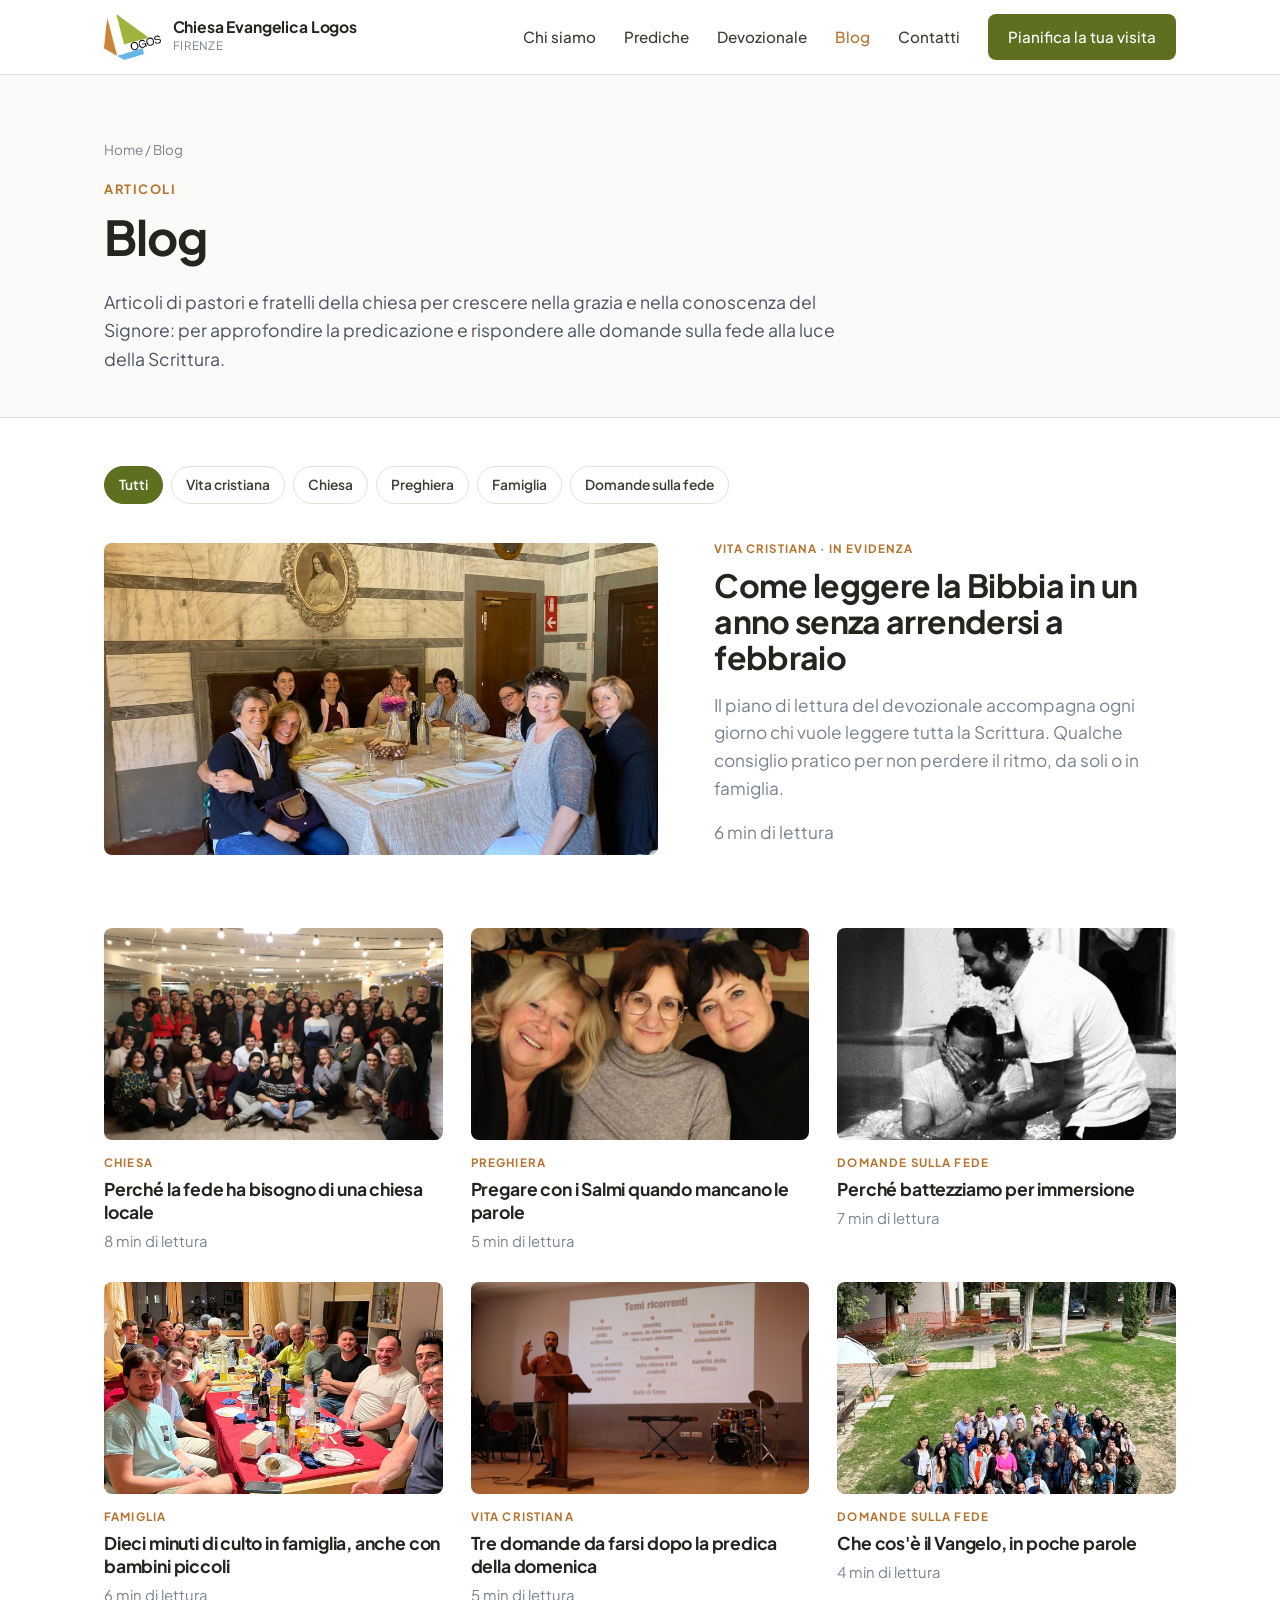
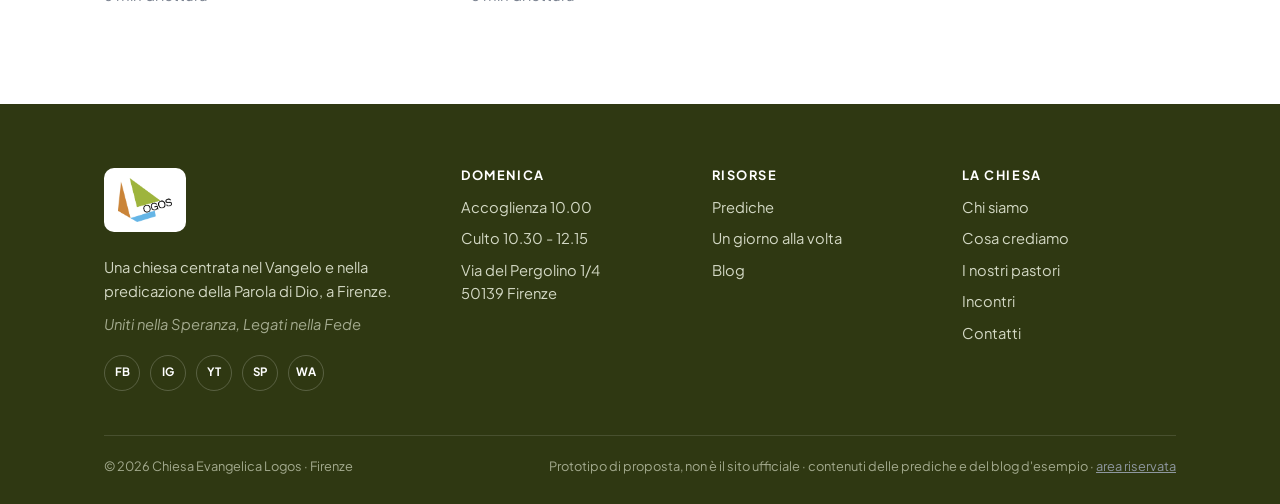
==== commit 5d5e2c6c: "Testi centrati nel Vangelo e nella Parola Co-Authored-By: Claude Opus 5.5 <noreply@anthropic.com>" ====
--- a/blog.html
+++ b/blog.html
@@ -17,7 +17,7 @@
   <div class="crumbs"><a href="index.html">Home</a> / Blog</div>
   <span class="eyebrow">Articoli</span>
   <h1>Blog</h1>
-  <p>Brevi articoli di pastori e fratelli della chiesa, per approfondire un tema della predica o rispondere a una domanda sulla fede.</p>
+  <p>Articoli di pastori e fratelli della chiesa per crescere nella grazia e nella conoscenza del Signore: per approfondire la predicazione e rispondere alle domande sulla fede alla luce della Scrittura.</p>
 </div></div>
 
 <section class="sec" style="padding-top:48px">
--- a/assets/style.css
+++ b/assets/style.css
@@ -1,6 +1,6 @@
 /* Chiesa Evangelica Logos · Firenze */
 :root{
-  --ink:#1D2A33; --ink-2:#33414C; --text:#4A5464; --muted:#7A8290;
+  --ink:#22261E; --ink-2:#3A3F33; --brand:#5E7020; --brand-2:#3E4A16; --brand-3:#2F3812; --text:#4A5464; --muted:#7A8290;
   --accent:#B5732E; --accent-2:#9A5F22; --green:#7F9632; --blue:#3E8FC2;
   --sand:#F6F2EC; --sand-2:#EEE7DD; --line:#E6E1D9; --white:#fff;
   --font:"Plus Jakarta Sans", system-ui, -apple-system, "Segoe UI", sans-serif;
@@ -32,20 +32,20 @@
 .nav{display:flex;align-items:center;gap:28px}
 .nav a{font-size:.95rem;color:var(--ink-2);font-weight:500}
 .nav a:hover,.nav a.on{color:var(--accent)}
-.btn{display:inline-flex;align-items:center;justify-content:center;gap:8px;background:var(--ink);color:#fff;padding:11px 20px;border-radius:8px;font-weight:600;font-size:.93rem;border:0;cursor:pointer;font-family:var(--font);white-space:nowrap}
-.btn:hover{background:#000}
+.btn{display:inline-flex;align-items:center;justify-content:center;gap:8px;background:var(--brand);color:#fff;padding:11px 20px;border-radius:8px;font-weight:600;font-size:.93rem;border:0;cursor:pointer;font-family:var(--font);white-space:nowrap}
+.btn:hover{background:var(--brand-2)}
 .nav a.btn{color:#fff}
 .btn.line{background:#fff;color:var(--ink);box-shadow:inset 0 0 0 1px var(--line)}
-.btn.line:hover{box-shadow:inset 0 0 0 1px var(--ink)}
+.btn.line:hover{box-shadow:inset 0 0 0 1px var(--brand)}
 .btn.acc{background:var(--accent)}
 .btn.acc:hover{background:var(--accent-2)}
 .menu{display:none;background:none;border:0;font-size:1.5rem;color:var(--ink);cursor:pointer}
 
 /* hero */
 .hero{position:relative;text-align:center;padding:96px 0 72px;background:
-  radial-gradient(60% 70% at 15% 10%, rgba(101,181,230,.16), transparent 70%),
+  radial-gradient(60% 70% at 15% 10%, rgba(158,180,61,.16), transparent 70%),
   radial-gradient(50% 60% at 90% 20%, rgba(202,132,56,.14), transparent 70%),
-  radial-gradient(60% 60% at 60% 100%, rgba(158,180,61,.12), transparent 70%), #FBFAF8;border-bottom:1px solid var(--line)}
+  radial-gradient(60% 60% at 60% 100%, rgba(101,181,230,.10), transparent 70%), #FBFAF8;border-bottom:1px solid var(--line)}
 .hero h1{max-width:12em;margin:0 auto .35em}
 .hero p.lead{font-size:1.18rem;max-width:34em;margin:0 auto 30px;color:var(--text)}
 .hero .actions{display:flex;gap:12px;justify-content:center;flex-wrap:wrap}
@@ -81,24 +81,27 @@
 .start h3{font-size:1.15rem}
 .start h3::after{content:" →";color:var(--accent)}
 .start p{font-size:.94rem;color:var(--muted);margin:0}
+.pillars{grid-template-columns:repeat(4,1fr)}
+.pillars>div{border-top:1px solid var(--line);padding-top:22px}
+.pillars h3{font-size:1.08rem}
 
 /* devotional */
 .dev{display:grid;grid-template-columns:340px 1fr;gap:56px;align-items:center}
-.cover{aspect-ratio:1;border-radius:10px;overflow:hidden;position:relative;background:linear-gradient(170deg,#D7E3EC 0%,#EFE9DF 55%,#E8D3C2 100%);padding:28px;display:flex;flex-direction:column;box-shadow:0 18px 40px -24px rgba(29,42,51,.45)}
+.cover{aspect-ratio:1;border-radius:10px;overflow:hidden;position:relative;background:linear-gradient(170deg,#E3E9D2 0%,#F1ECE1 55%,#EAD6C2 100%);padding:28px;display:flex;flex-direction:column;box-shadow:0 18px 40px -24px rgba(29,42,51,.45)}
 .cover .top{display:flex;justify-content:space-between;align-items:center}
 .cover .top b{font-size:.82rem;color:var(--ink);line-height:1.1}
 .cover .top b small{display:block;font-weight:500;font-size:.65rem;color:var(--muted)}
 .cover .day{font-size:.7rem;font-weight:700;border:1.4px solid var(--ink);border-radius:999px;padding:2px 9px;color:var(--ink)}
 .cover .mid{margin-top:auto;margin-bottom:auto}
 .cover .base{font-size:.72rem;color:var(--muted);margin-bottom:6px}
-.cover .t{font-size:1.45rem;font-weight:800;color:#1B3A5B;line-height:1.15;letter-spacing:-.02em}
+.cover .t{font-size:1.45rem;font-weight:800;color:var(--brand-2);line-height:1.15;letter-spacing:-.02em}
 .cover .rule{width:34px;height:2px;background:var(--ink);margin:18px 0}
 .cover .q{font-size:.98rem;color:var(--ink-2);line-height:1.45}
 .date{font-size:.88rem;color:var(--muted);margin-bottom:8px}
 .dev blockquote{margin:0 0 18px;font-size:1.06rem;color:var(--ink-2);line-height:1.65}
 .dev blockquote cite{display:block;font-style:normal;font-weight:700;color:var(--ink);margin-top:8px;font-size:.95rem}
 .player{display:flex;align-items:center;gap:14px;background:#fff;border:1px solid var(--line);border-radius:10px;padding:12px 16px;margin:18px 0}
-.player i{width:40px;height:40px;border-radius:50%;background:var(--ink);display:grid;place-items:center;flex:none}
+.player i{width:40px;height:40px;border-radius:50%;background:var(--brand);display:grid;place-items:center;flex:none}
 .player i::after{content:"";border-left:12px solid #fff;border-top:7px solid transparent;border-bottom:7px solid transparent;margin-left:3px}
 .player .bar{flex:1;height:4px;background:var(--sand-2);border-radius:4px;position:relative}
 .player .bar::before{content:"";position:absolute;inset:0 72% 0 0;background:var(--accent);border-radius:4px}
@@ -143,8 +146,8 @@
 .post h3{font-size:1.12rem}
 
 /* quote */
-.verse-band{text-align:center;padding:88px 0;background:var(--ink) url('img/firenze.jpg') center 65%/cover;position:relative;color:#fff}
-.verse-band::before{content:"";position:absolute;inset:0;background:rgba(20,30,38,.72)}
+.verse-band{text-align:center;padding:88px 0;background:var(--brand-3) url('img/firenze.jpg') center 65%/cover;position:relative;color:#fff}
+.verse-band::before{content:"";position:absolute;inset:0;background:rgba(38,46,14,.74)}
 .verse-band .wrap{position:relative}
 .verse-band blockquote{margin:0 auto;max-width:30em;font-size:clamp(1.3rem,2.6vw,1.75rem);line-height:1.4;font-weight:600;letter-spacing:-.01em}
 .verse-band cite{display:block;font-style:normal;margin-top:18px;color:#F0C38E;font-weight:600;font-size:.95rem}
@@ -163,7 +166,7 @@
 .filters input{flex:1;min-width:220px}
 .chips{display:flex;gap:8px;flex-wrap:wrap;margin-bottom:30px}
 .chips span{font-size:.86rem;font-weight:600;padding:7px 14px;border-radius:999px;border:1px solid var(--line);color:var(--ink-2);cursor:pointer}
-.chips span.on{background:var(--ink);color:#fff;border-color:var(--ink)}
+.chips span.on{background:var(--brand);color:#fff;border-color:var(--brand)}
 
 /* sermon page */
 .sermon{display:grid;grid-template-columns:1fr 320px;gap:48px;align-items:start}
@@ -217,16 +220,16 @@
 .join input{flex:1;min-width:220px;padding:12px 16px;border:1px solid var(--line);border-radius:8px;font-family:var(--font);font-size:.95rem}
 
 /* footer */
-.foot{background:var(--ink);color:#C2C8CE;padding:64px 0 28px;font-size:.92rem}
+.foot{background:var(--brand-3);color:#D3D8C4;padding:64px 0 28px;font-size:.92rem}
 .foot .cols{display:grid;grid-template-columns:1.5fr 1fr 1fr 1fr;gap:36px}
 .foot h4{color:#fff;font-size:.8rem;letter-spacing:.12em;text-transform:uppercase;margin-bottom:14px}
-.foot a{display:block;margin-bottom:8px;color:#C2C8CE}
+.foot a{display:block;margin-bottom:8px;color:#D3D8C4}
 .foot a:hover{color:#fff}
 .foot .logo-w{background:#fff;border-radius:10px;padding:10px 14px;display:inline-block;margin-bottom:18px}
 .foot .logo-w img{height:44px}
 .foot .soc{display:flex;gap:10px;margin-top:18px}
 .foot .soc a{width:36px;height:36px;border-radius:50%;border:1px solid rgba(255,255,255,.2);display:grid;place-items:center;margin:0;font-size:.72rem;font-weight:700;color:#fff}
-.foot .legal{border-top:1px solid rgba(255,255,255,.12);margin-top:44px;padding-top:20px;display:flex;justify-content:space-between;gap:12px;flex-wrap:wrap;font-size:.8rem;color:#8E979F}
+.foot .legal{border-top:1px solid rgba(255,255,255,.12);margin-top:44px;padding-top:20px;display:flex;justify-content:space-between;gap:12px;flex-wrap:wrap;font-size:.8rem;color:#A3AA8E}
 
 /* dashboard */
 .dash{display:grid;grid-template-columns:240px 1fr;min-height:100vh;background:#F5F6F8}
@@ -235,7 +238,7 @@
 .dash aside .brand img{height:36px}
 .dash aside .grp{font-size:.7rem;letter-spacing:.12em;text-transform:uppercase;color:#9CA3AF;margin:18px 10px 8px}
 .dash aside a{display:flex;gap:10px;align-items:center;padding:9px 12px;border-radius:9px;font-size:.92rem;color:#374151}
-.dash aside a.on{background:var(--ink);color:#fff}
+.dash aside a.on{background:var(--brand);color:#fff}
 .dash main{padding:28px 34px;min-width:0}
 .dash h1{font-size:1.6rem}
 .panel{background:#fff;border:1px solid #E5E7EB;border-radius:14px;padding:22px 24px;margin-bottom:22px;overflow-x:auto}
@@ -250,7 +253,7 @@
 .drop .thumb{width:170px;flex:none}
 .dest{display:grid;grid-template-columns:1fr 1fr;gap:10px}
 .dest div{border:1.5px solid #E5E7EB;border-radius:11px;padding:11px 13px;font-size:.86rem}
-.dest div.sel{border-color:var(--ink);background:#F3F4F6}
+.dest div.sel{border-color:var(--brand);background:#F4F6EE}
 .dest b{display:block;font-size:.92rem;color:#111827}
 .dest span{color:#6B7280;font-size:.8rem}
 .pipe{list-style:none;margin:0;padding:0}
@@ -262,7 +265,7 @@
 .tbl td{padding:12px 10px;border-bottom:1px solid #F1F2F4;color:#111827}
 .st{display:inline-block;font-size:.72rem;font-weight:600;padding:3px 9px;border-radius:999px;margin:2px 4px 2px 0}
 .st.g{background:#DCFCE7;color:#166534}.st.y{background:#FEF3C7;color:#92400E}.st.n{background:#F3F4F6;color:#6B7280}
-.dbtn{display:inline-block;background:var(--ink);color:#fff;border-radius:10px;padding:11px 18px;font-weight:600;font-size:.92rem}
+.dbtn{display:inline-block;background:var(--brand);color:#fff;border-radius:10px;padding:11px 18px;font-weight:600;font-size:.92rem}
 
 /* responsive */
 @media (max-width:980px){
@@ -272,7 +275,7 @@
   .split,.dev,.sermons,.sermon,.person,.join{grid-template-columns:1fr;gap:32px}
   .dev .cover{max-width:360px}
   .side{position:static}
-  .g3,.g4,.meet{grid-template-columns:1fr 1fr}
+  .g3,.g4,.meet,.pillars{grid-template-columns:1fr 1fr}
   .foot .cols{grid-template-columns:1fr 1fr}
   .dash{grid-template-columns:1fr}
   .dash aside{display:none}
@@ -286,7 +289,7 @@
   .sec{padding:64px 0}
   .hero{padding:64px 0 52px}
   .times{gap:24px;flex-direction:column}
-  .start,.g2,.g3,.g4,.meet{grid-template-columns:1fr}
+  .start,.g2,.g3,.g4,.meet,.pillars{grid-template-columns:1fr}
   .srow{grid-template-columns:120px 1fr}
   .foot .cols{grid-template-columns:1fr}
   .dest{grid-template-columns:1fr}
